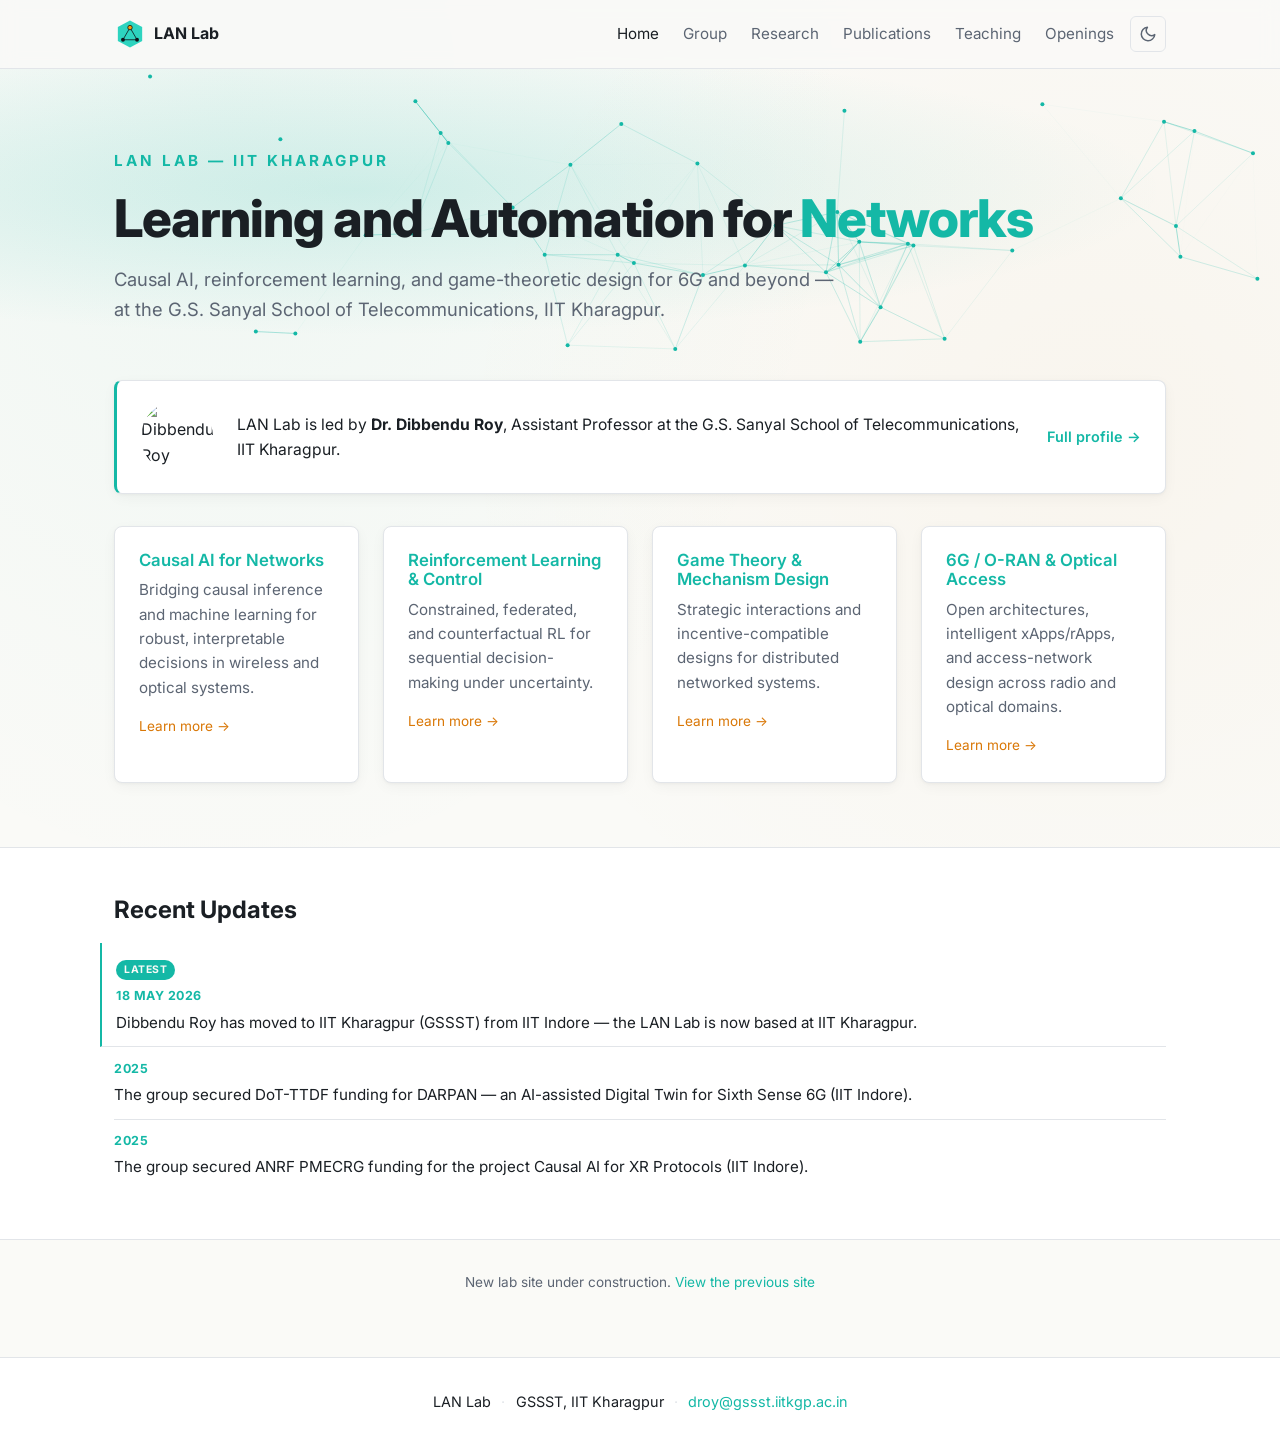
==== index.html @ 07b96d17 "Polish light theme: warmer bg, vibrant teal, card shadows, gradient backdrop The first-pass light th" ====
<!DOCTYPE html>
<html lang="en">
<head>
  <meta charset="UTF-8">
  <meta name="viewport" content="width=device-width, initial-scale=1.0">
  <title>LAN Lab — Learning and Automation for Networks, IIT Kharagpur</title>
  <meta name="description" content="The Learning and Automation for Networks (LAN) Lab at IIT Kharagpur studies causal AI, reinforcement learning, and game theory for 6G networks.">
  <meta name="theme-color" content="#0f1419">
  <script>
    /* Set the theme synchronously to avoid a flash on light-theme load. */
    (function () {
      try {
        var s = localStorage.getItem('lanlab-theme');
        var t = (s === 'light' || s === 'dark') ? s
              : (window.matchMedia && window.matchMedia('(prefers-color-scheme: light)').matches ? 'light' : 'dark');
        document.documentElement.setAttribute('data-theme', t);
        document.documentElement.style.colorScheme = t;
        var m = document.querySelector('meta[name="theme-color"]');
        if (m) m.setAttribute('content', t === 'light' ? '#f7f8fa' : '#0f1419');
      } catch (e) {}
    })();
  </script>
  <link rel="icon" type="image/svg+xml" href="assets/svg/favicon.svg">

  <!-- Open Graph -->
  <meta property="og:title" content="LAN Lab — Learning and Automation for Networks">
  <meta property="og:description" content="Causal AI, reinforcement learning, and game-theoretic design for 6G and beyond, at the G.S. Sanyal School of Telecommunications, IIT Kharagpur.">
  <meta property="og:type" content="website">
  <meta property="og:url" content="https://lanlab-iitkgp.github.io/">
  <meta property="og:image" content="https://lanlab-iitkgp.github.io/assets/img/social-card.png">

  <!-- Twitter card -->
  <meta name="twitter:card" content="summary_large_image">
  <meta name="twitter:title" content="LAN Lab — Learning and Automation for Networks">
  <meta name="twitter:description" content="Causal AI, reinforcement learning, and game-theoretic design for 6G and beyond, at IIT Kharagpur.">

  <link rel="stylesheet" href="assets/css/main.css?v=14">
  <link rel="stylesheet" href="assets/css/components.css?v=14">
</head>
<body>
  <nav class="site-nav">
    <div class="container">
      <div class="brand">
        <img src="assets/svg/logo.svg" alt="LAN Lab">
        <span>LAN Lab</span>
      </div>
      <input type="checkbox" id="nav-toggle" class="nav-toggle" hidden>
      <label for="nav-toggle" class="nav-toggle-label" aria-label="Toggle menu">
        <span></span>
      </label>
      <ul class="nav-menu">
        <li><a href="index.html" class="active">Home</a></li>
        <li><a href="pages/group.html">Group</a></li>
        <li><a href="pages/research.html">Research</a></li>
        <li><a href="pages/publications.html">Publications</a></li>
        <li><a href="pages/teaching.html">Teaching</a></li>
        <li><a href="pages/openings.html">Openings</a></li>
      </ul>
      <button id="theme-toggle" class="theme-toggle" type="button" aria-label="Switch to light theme">
        <svg class="icon-sun" viewBox="0 0 24 24" aria-hidden="true" focusable="false">
          <circle cx="12" cy="12" r="4" fill="none" stroke="currentColor" stroke-width="2"/>
          <path d="M12 2v2M12 20v2M4.93 4.93l1.41 1.41M17.66 17.66l1.41 1.41M2 12h2M20 12h2M4.93 19.07l1.41-1.41M17.66 6.34l1.41-1.41" stroke="currentColor" stroke-width="2" stroke-linecap="round"/>
        </svg>
        <svg class="icon-moon" viewBox="0 0 24 24" aria-hidden="true" focusable="false">
          <path d="M21 12.79A9 9 0 1111.21 3 7 7 0 0021 12.79z" fill="none" stroke="currentColor" stroke-width="2" stroke-linecap="round" stroke-linejoin="round"/>
        </svg>
      </button>
    </div>
  </nav>
  <main>
    <section class="hero">
      <canvas id="hero-canvas" aria-hidden="true"></canvas>
      <div class="container">
        <p class="kicker">LAN Lab — IIT Kharagpur</p>
        <h1>Learning and Automation for <span class="accent">Networks</span></h1>
        <p class="tagline">Causal AI, reinforcement learning, and game-theoretic design for 6G and beyond — at the G.S. Sanyal School of Telecommunications, IIT Kharagpur.</p>
      </div>
    </section>
    <section class="page-section container">
      <div class="lab-lead">
        <img src="images/dibbendu_grampzoom.jpeg" alt="Dibbendu Roy">
        <p>LAN Lab is led by <strong>Dr. Dibbendu Roy</strong>, Assistant Professor at the G.S. Sanyal School of Telecommunications, IIT Kharagpur.</p>
        <a href="pages/dibbendu-roy.html">Full profile →</a>
      </div>
    </section>
    <section class="container">
      <div class="thrusts">
        <article class="thrust-card">
          <h3>Causal AI for Networks</h3>
          <p>Bridging causal inference and machine learning for robust, interpretable decisions in wireless and optical systems.</p>
          <a class="more" href="pages/research.html#causal-ai">Learn more →</a>
        </article>
        <article class="thrust-card">
          <h3>Reinforcement Learning &amp; Control</h3>
          <p>Constrained, federated, and counterfactual RL for sequential decision-making under uncertainty.</p>
          <a class="more" href="pages/research.html#rl-control">Learn more →</a>
        </article>
        <article class="thrust-card">
          <h3>Game Theory &amp; Mechanism Design</h3>
          <p>Strategic interactions and incentive-compatible designs for distributed networked systems.</p>
          <a class="more" href="pages/research.html#game-theory">Learn more →</a>
        </article>
        <article class="thrust-card">
          <h3>6G / O-RAN &amp; Optical Access</h3>
          <p>Open architectures, intelligent xApps/rApps, and access-network design across radio and optical domains.</p>
          <a class="more" href="pages/research.html#networks">Learn more →</a>
        </article>
      </div>
    </section>
    <section class="news-section">
      <div class="container">
        <h2>Recent Updates</h2>
        <div id="news-list">
          <p class="news-status">Loading updates…</p>
        </div>
      </div>
    </section>
    <p class="construction-note">
      New lab site under construction.
      <a href="index-legacy.html">View the previous site</a>
    </p>
  </main>
  <footer class="site-footer">
    <div class="container">
      <p class="footer-contact">
        LAN Lab <span class="sep">·</span>
        GSSST, IIT Kharagpur <span class="sep">·</span>
        <a href="mailto:droy@gssst.iitkgp.ac.in">droy@gssst.iitkgp.ac.in</a>
      </p>
    </div>
  </footer>
  <script src="assets/js/theme.js" defer></script>
  <script src="assets/js/main.js" defer></script>
  <script src="assets/js/news.js" defer></script>
</body>
</html>
---- assets/css/main.css ----
/* LAN Lab — main stylesheet
   Design tokens and base styles. See CLAUDE.md > Design system. */

@import url('https://fonts.googleapis.com/css2?family=Inter:wght@400;500;600;700&display=swap');

:root {
  --bg: #0f1419;        /* page background */
  --surface: #1a2128;   /* cards, nav */
  --text: #e6e8eb;      /* body text */
  --muted: #8b95a1;     /* secondary text */
  --accent: #2dd4bf;    /* teal — links, primary accents */
  --accent-2: #f59e0b;  /* amber — highlights, CTAs */
  --border: #2a323c;
  --nav-bg: rgba(15, 20, 25, 0.85);
}

/* Light theme — toggled by setting <html data-theme="light"> */
:root[data-theme="light"] {
  --bg: #fafaf7;          /* subtly warmer than pure off-white */
  --surface: #ffffff;
  --text: #1a1f24;        /* slightly softened from near-black */
  --muted: #5c6573;
  --accent: #14b8a6;      /* vibrant teal — alive on white, still readable */
  --accent-2: #d97706;    /* warm amber */
  --border: #e2e5e9;
  --nav-bg: rgba(250, 250, 247, 0.85);
}

/* Soft tinted backdrop for the light theme so the page isn't a flat sheet */
:root[data-theme="light"] body {
  background:
    radial-gradient(ellipse at 18% 6%, rgba(20, 184, 166, 0.05), transparent 42%),
    radial-gradient(ellipse at 86% 30%, rgba(217, 119, 6, 0.04), transparent 42%),
    var(--bg);
}

*,
*::before,
*::after {
  margin: 0;
  padding: 0;
  box-sizing: border-box;
}

html {
  scroll-behavior: smooth;
}

body {
  background: var(--bg);
  color: var(--text);
  font-family: 'Inter', sans-serif;
  line-height: 1.6;
  -webkit-font-smoothing: antialiased;
}

h1, h2, h3, h4, h5, h6 {
  line-height: 1.15;
  font-weight: 600;
}

a {
  color: var(--accent);
  text-decoration: none;
}

a:hover {
  text-decoration: underline;
}

/* Sticky site navigation */
.site-nav {
  position: sticky;
  top: 0;
  z-index: 10;
  background: var(--nav-bg);
  -webkit-backdrop-filter: blur(8px);
  backdrop-filter: blur(8px);
  border-bottom: 1px solid var(--border);
  padding: 1rem 0;
}

.site-nav .container {
  position: relative;
  max-width: 1100px;
  margin: 0 auto;
  padding: 0 1.5rem;
  display: flex;
  align-items: center;
  gap: 1rem;
}

.site-nav .brand {
  display: flex;
  align-items: center;
  gap: 0.5rem;
  font-weight: 700;
  /* push everything else to the right end of the nav */
  margin-right: auto;
}

.site-nav .brand img {
  height: 32px;
  width: auto;
}

.site-nav ul {
  list-style: none;
  display: flex;
  gap: 1.5rem;
}

.site-nav a {
  color: var(--muted);
  font-size: 0.95rem;
}

.site-nav a:hover,
.site-nav a.active {
  color: var(--text);
  text-decoration: none;
}

/* Mobile hamburger — checkbox-hack, no JS */
.site-nav .nav-toggle-label {
  display: none;
  cursor: pointer;
  padding: 0.5rem;
}

.site-nav .nav-toggle-label span,
.site-nav .nav-toggle-label span::before,
.site-nav .nav-toggle-label span::after {
  display: block;
  width: 22px;
  height: 2px;
  background: var(--text);
  border-radius: 1px;
}

.site-nav .nav-toggle-label span {
  position: relative;
}

.site-nav .nav-toggle-label span::before,
.site-nav .nav-toggle-label span::after {
  content: "";
  position: absolute;
}

.site-nav .nav-toggle-label span::before {
  top: -7px;
}

.site-nav .nav-toggle-label span::after {
  top: 7px;
}

@media (max-width: 640px) {
  .site-nav .nav-toggle-label {
    display: block;
  }

  .site-nav .nav-menu {
    display: none;
    position: absolute;
    top: 100%;
    left: 0;
    right: 0;
    flex-direction: column;
    gap: 1rem;
    background: var(--surface);
    border-bottom: 1px solid var(--border);
    padding: 1rem 1.5rem;
  }

  .site-nav .nav-toggle:checked ~ .nav-menu {
    display: flex;
  }
}

/* Theme toggle button — sun on dark theme, moon on light */
.theme-toggle {
  background: transparent;
  border: 1px solid var(--border);
  color: var(--muted);
  cursor: pointer;
  border-radius: 6px;
  width: 36px;
  height: 36px;
  padding: 0;
  display: flex;
  align-items: center;
  justify-content: center;
  transition: color 0.15s, border-color 0.15s;
  flex-shrink: 0;
}

.theme-toggle:hover {
  color: var(--text);
  border-color: var(--accent);
}

.theme-toggle svg {
  width: 18px;
  height: 18px;
  display: block;
}

.theme-toggle .icon-moon { display: none; }
.theme-toggle .icon-sun { display: block; }

:root[data-theme="light"] .theme-toggle .icon-sun { display: none; }
:root[data-theme="light"] .theme-toggle .icon-moon { display: block; }

/* Site footer — shared across pages */
.site-footer {
  border-top: 1px solid var(--border);
  background: var(--surface);
  padding: 2rem 0;
  margin-top: 2rem;
}

.site-footer .container {
  text-align: center;
}

.site-footer .footer-contact {
  color: var(--text);
  font-size: 0.9rem;
}

.site-footer .sep {
  margin: 0 0.4rem;
  color: var(--border);
}
---- assets/css/components.css ----
/* LAN Lab — component styles
   Hero, research-thrust cards, and small layout helpers. */

/* Layout helper — shared by nav and page sections */
.container {
  max-width: 1100px;
  margin: 0 auto;
  padding: 0 1.5rem;
}

.accent {
  color: var(--accent);
}

/* Hero */
.hero {
  position: relative;
  overflow: hidden;
  padding: 5rem 0 2rem;
}

/* Soft teal radial glow behind the heading — adds depth */
.hero::before {
  content: "";
  position: absolute;
  inset: 0;
  background: radial-gradient(ellipse at 28% 42%, rgba(45, 212, 191, 0.14), transparent 62%);
  pointer-events: none;
  z-index: 0;
}

/* Light theme — slightly stronger teal so the glow registers against off-white */
:root[data-theme="light"] .hero::before {
  background: radial-gradient(ellipse at 28% 42%, rgba(20, 184, 166, 0.16), transparent 62%);
}

/* Light theme — soft card shadows so cards have visual weight on the off-white bg */
:root[data-theme="light"] .thrust-card,
:root[data-theme="light"] .member-card,
:root[data-theme="light"] .project-card,
:root[data-theme="light"] .lab-lead,
:root[data-theme="light"] .contact-card {
  box-shadow: 0 1px 3px rgba(15, 20, 25, 0.04), 0 4px 14px rgba(15, 20, 25, 0.04);
}

:root[data-theme="light"] .thrust-card:hover {
  /* keep the lift effect but with a softer light-theme shadow */
  box-shadow: 0 4px 8px rgba(15, 20, 25, 0.06), 0 12px 28px rgba(15, 20, 25, 0.08);
}

/* Keep hero content above the glow and the canvas */
.hero > * {
  position: relative;
  z-index: 1;
}

/* Network-constellation animation canvas — behind the hero text */
#hero-canvas {
  position: absolute;
  inset: 0;
  width: 100%;
  height: 100%;
  z-index: 0;
  pointer-events: none;
}

.kicker {
  color: var(--accent);
  font-size: 0.95rem;
  font-weight: 700;
  letter-spacing: 3px;
  text-transform: uppercase;
  margin-bottom: 1rem;
}

.hero h1 {
  font-size: clamp(1.6rem, 6vw, 3.25rem);
  font-weight: 800;
  line-height: 1.15;
  letter-spacing: -0.02em;
}

.hero .tagline {
  color: var(--muted);
  font-size: 1.15rem;
  max-width: 720px;
  margin-top: 1rem;
}

/* Research-thrust cards */
.thrusts {
  display: grid;
  grid-template-columns: repeat(auto-fit, minmax(240px, 1fr));
  gap: 1.5rem;
  padding: 0.5rem 0 3rem;
}

.thrust-card {
  background: var(--surface);
  border: 1px solid var(--border);
  border-radius: 8px;
  padding: 1.5rem;
  transition: border-color 0.2s, transform 0.2s, box-shadow 0.2s;
}

.thrust-card:hover {
  border-color: var(--accent);
  transform: translateY(-4px);
  box-shadow: 0 8px 24px rgba(0, 0, 0, 0.3);
}

.thrust-card h3 {
  font-size: 1.05rem;
  color: var(--accent);
  margin-bottom: 0.5rem;
}

.thrust-card p {
  color: var(--muted);
  font-size: 0.95rem;
}

.thrust-card .more {
  color: var(--accent-2);
  font-size: 0.85rem;
  margin-top: 1rem;
  display: inline-block;
}

/* Transitional notice */
.construction-note {
  color: var(--muted);
  font-size: 0.85rem;
  text-align: center;
  padding: 2rem 0;
}

/* Interior page header */
.page-header {
  /* longhand so .container's horizontal padding is preserved when used together */
  padding-top: 3rem;
  padding-bottom: 1rem;
}

.page-header h1 {
  font-size: clamp(1.8rem, 4vw, 2.5rem);
  font-weight: 800;
  letter-spacing: -0.02em;
}

.page-header .intro {
  color: var(--muted);
  font-size: 1.05rem;
  max-width: 760px;
  margin-top: 0.75rem;
}

/* Italic philosophy line — Teaching page intro, kept at body scale */
.page-header .lead-quote {
  color: var(--muted);
  font-size: 1.05rem;
  font-style: italic;
  max-width: 640px;
  margin-top: 0.75rem;
}

/* Interior page sections */
.page-section {
  /* longhand so .container's horizontal padding is preserved when used together */
  padding-top: 1.5rem;
  padding-bottom: 1.5rem;
}

.section-title {
  font-size: 1.3rem;
  font-weight: 700;
  color: var(--text);
  margin-bottom: 1rem;
}

/* Lab-lead band — a slim block, distinct from the student member cards */
.lab-lead {
  display: flex;
  align-items: center;
  flex-wrap: wrap;
  gap: 1.5rem;
  background: var(--surface);
  border: 1px solid var(--border);
  border-left: 3px solid var(--accent);
  border-radius: 8px;
  padding: 1.25rem 1.5rem;
}

.lab-lead img {
  width: 72px;
  height: 72px;
  border-radius: 50%;
  object-fit: cover;
  flex-shrink: 0;
}

.lab-lead p {
  flex: 1;
  min-width: 220px;
  color: var(--text);
  font-size: 0.98rem;
}

.lab-lead a {
  white-space: nowrap;
  font-weight: 600;
  font-size: 0.9rem;
}

/* Member cards — people with a photo */
.member-grid {
  display: flex;
  flex-wrap: wrap;
  gap: 1.5rem;
}

.member-card {
  display: flex;
  gap: 1rem;
  width: 340px;
  max-width: 100%;
  background: var(--surface);
  border: 1px solid var(--border);
  border-radius: 8px;
  padding: 1.25rem;
}

.member-card img {
  width: 120px;
  height: 120px;
  border-radius: 6px;
  object-fit: cover;
  background: transparent;
  flex-shrink: 0;
}

.member-card .member-name {
  font-weight: 700;
  color: var(--text);
}

.member-card .member-role {
  color: var(--accent);
  font-size: 0.85rem;
  font-weight: 600;
  margin-top: 0.15rem;
}

.member-card .member-note {
  color: var(--muted);
  font-size: 0.9rem;
  margin-top: 0.5rem;
}

/* Project cards — B.Tech work organized by project */
.project-grid {
  display: grid;
  grid-template-columns: repeat(auto-fit, minmax(280px, 1fr));
  gap: 1.5rem;
}

.project-card {
  background: var(--surface);
  border: 1px solid var(--border);
  border-radius: 8px;
  padding: 1.5rem;
}

.project-card h3 {
  font-size: 1.05rem;
  color: var(--accent);
  margin-bottom: 0.5rem;
}

.project-card .project-brief {
  color: var(--muted);
  font-size: 0.9rem;
}

.project-card .project-students {
  color: var(--text);
  font-size: 0.9rem;
  margin-top: 0.75rem;
}

.project-card .project-students strong {
  color: var(--muted);
  font-weight: 600;
}

/* Text-style people lists — alumni, collaborators */
.people-list {
  list-style: none;
}

.people-list li {
  padding: 0.6rem 0;
  border-bottom: 1px solid var(--border);
  color: var(--muted);
  font-size: 0.95rem;
}

.people-list li:last-child {
  border-bottom: none;
}

.people-list .person-name {
  color: var(--text);
  font-weight: 600;
}

/* Profile page header — dibbendu-roy.html */
.profile-header {
  display: flex;
  align-items: center;
  flex-wrap: wrap;
  gap: 2rem;
  /* longhand so .container's horizontal padding is preserved when used together */
  padding-top: 3rem;
  padding-bottom: 1rem;
}

.profile-header img {
  width: 180px;
  height: 180px;
  border-radius: 10px;
  object-fit: cover;
  flex-shrink: 0;
}

.profile-header h1 {
  font-size: clamp(1.8rem, 4vw, 2.5rem);
  font-weight: 800;
  letter-spacing: -0.02em;
}

.profile-header .profile-title {
  color: var(--muted);
  font-size: 1.05rem;
  margin-top: 0.5rem;
  max-width: 460px;
}

.profile-header .profile-one-liner {
  color: var(--accent);
  font-size: 0.95rem;
  margin-top: 0.75rem;
}

/* Readable prose blocks */
.prose p {
  color: var(--muted);
  max-width: 760px;
  margin-bottom: 1rem;
}

.prose p:last-child {
  margin-bottom: 0;
}

.prose strong {
  color: var(--text);
}

.prose ul {
  color: var(--muted);
  max-width: 760px;
  padding-left: 1.25rem;
}

.prose li {
  margin-bottom: 0.4rem;
}

/* Solid call-to-action link */
.button-link {
  display: inline-block;
  background: var(--accent);
  color: var(--bg);
  font-weight: 600;
  font-size: 0.9rem;
  padding: 0.6rem 1.2rem;
  border-radius: 6px;
}

.button-link:hover {
  background: var(--accent-2);
  text-decoration: none;
}

/* Section subtitle */
.section-sub {
  color: var(--muted);
  font-size: 0.9rem;
  margin-top: -0.5rem;
  margin-bottom: 1rem;
}

/* Course tables — teaching.html */
.table-wrap {
  overflow-x: auto;
}

.course-table {
  width: 100%;
  min-width: 520px;
  border-collapse: collapse;
}

/* Empty/note table (Section A) — no need to force a scroll width */
.course-table--note {
  min-width: 0;
}

.course-table th {
  text-align: left;
  background: var(--surface);
  color: var(--text);
  font-size: 0.8rem;
  font-weight: 700;
  letter-spacing: 0.5px;
  text-transform: uppercase;
  padding: 0.75rem 1rem;
  border-bottom: 1px solid var(--border);
}

.course-table td {
  padding: 0.85rem 1rem;
  border-bottom: 1px solid var(--border);
  color: var(--text);
  font-size: 0.95rem;
  vertical-align: top;
}

.course-table tbody tr:last-child td {
  border-bottom: none;
}

.course-table tbody tr {
  transition: background 0.15s;
}

.course-table tbody tr:hover {
  background: var(--surface);
}

.course-table .course-name .code {
  color: var(--accent);
  font-weight: 600;
}

.course-table .table-note {
  color: var(--muted);
  font-style: italic;
}

/* Offering chips */
.offerings {
  display: flex;
  flex-wrap: wrap;
  gap: 0.4rem;
}

.chip {
  display: inline-block;
  font-size: 0.8rem;
  font-weight: 600;
  padding: 0.25rem 0.65rem;
  border-radius: 999px;
  border: 1px solid var(--border);
  background: var(--bg);
  white-space: nowrap;
}

/* Pending chip — materials not yet linked */
.chip-pending {
  color: var(--muted);
  cursor: default;
}

/* Live chip — links to a materials repo (used once repos exist) */
a.chip {
  color: var(--accent);
}

a.chip:hover {
  border-color: var(--accent);
  text-decoration: none;
}

/* Publications list — publications.html */
.pub-refresh-note {
  color: var(--muted);
  font-size: 0.85rem;
  margin-top: 0.6rem;
}

.pub-status {
  color: var(--muted);
}

.pub-year-group {
  margin-bottom: 2.25rem;
}

.pub-year {
  font-size: 1.35rem;
  font-weight: 700;
  color: var(--accent);
  padding-bottom: 0.4rem;
  margin-bottom: 0.75rem;
  border-bottom: 1px solid var(--border);
}

.pub-entry {
  padding: 0.9rem 0;
  border-bottom: 1px solid var(--border);
}

.pub-entry:last-child {
  border-bottom: none;
}

.pub-title {
  color: var(--text);
  font-size: 1.02rem;
  font-weight: 600;
  line-height: 1.4;
}

.pub-authors {
  color: var(--muted);
  font-size: 0.92rem;
  margin-top: 0.3rem;
}

.pub-authors strong {
  color: var(--text);
}

.pub-venue {
  color: var(--muted);
  font-size: 0.9rem;
  font-style: italic;
  margin-top: 0.2rem;
}

.pub-links {
  display: flex;
  flex-wrap: wrap;
  align-items: center;
  gap: 0.85rem;
  margin-top: 0.5rem;
}

.pub-links a {
  font-size: 0.8rem;
  font-weight: 600;
  color: var(--accent);
}

.pub-cites {
  font-size: 0.78rem;
  color: var(--muted);
}

/* Research thrusts — research.html */
.research-thrust {
  padding: 1.75rem 0;
  border-top: 1px solid var(--border);
  scroll-margin-top: 84px;     /* clear the sticky nav on anchor jumps */
}

.directions-label {
  margin-top: 1rem;
  font-size: 0.8rem;
  font-weight: 700;
  letter-spacing: 1px;
  text-transform: uppercase;
  color: var(--accent);
}

.directions-list {
  margin-top: 0.5rem;
  padding-left: 1.25rem;
  color: var(--muted);
}

.directions-list li {
  margin-bottom: 0.35rem;
}

.research-closing {
  padding: 1.75rem 0 0;
  border-top: 1px solid var(--border);
  color: var(--muted);
}

/* Homepage "Recent Updates" band */
.news-section {
  background: var(--surface);
  border-top: 1px solid var(--border);
  border-bottom: 1px solid var(--border);
  padding: 3rem 0;
  margin-top: 1rem;
}

.news-section h2 {
  font-size: 1.5rem;
  font-weight: 700;
  margin-bottom: 1.25rem;
}

.news-status {
  color: var(--muted);
}

.news-items {
  list-style: none;
}

.news-item {
  padding: 0.7rem 0;
  border-bottom: 1px solid var(--border);
}

.news-item:last-child {
  border-bottom: none;
}

.news-date {
  display: block;
  color: var(--accent);
  font-size: 0.78rem;
  font-weight: 700;
  letter-spacing: 0.5px;
  text-transform: uppercase;
  margin-bottom: 0.2rem;
}

.news-text {
  color: var(--text);
  font-size: 0.95rem;
}

.news-link {
  color: var(--accent);
  font-weight: 600;
}

/* Newest item — flagged so the section showcases recent activity */
.news-badge {
  display: inline-block;
  background: var(--accent);
  color: var(--bg);
  font-size: 0.65rem;
  font-weight: 700;
  letter-spacing: 0.5px;
  text-transform: uppercase;
  padding: 0.12rem 0.5rem;
  border-radius: 999px;
  margin-bottom: 0.4rem;
}

.news-item--latest {
  border-left: 2px solid var(--accent);
  padding-left: 0.9rem;
  margin-left: -0.9rem;
}

/* Openings page */
.opening {
  padding: 1.75rem 0;
  border-top: 1px solid var(--border);
}

.provisional-tag {
  display: inline-block;
  vertical-align: middle;
  margin-left: 0.6rem;
  font-size: 0.7rem;
  font-weight: 700;
  letter-spacing: 0.5px;
  text-transform: uppercase;
  color: var(--muted);
  border: 1px solid var(--border);
  border-radius: 999px;
  padding: 0.15rem 0.55rem;
}

.contact-card {
  background: var(--surface);
  border: 1px solid var(--border);
  border-radius: 8px;
  padding: 1.5rem;
  margin-top: 0.5rem;
}

.contact-card .contact-intro {
  color: var(--muted);
  max-width: 620px;
  margin-bottom: 1rem;
}

.contact-card .contact-name {
  font-weight: 700;
  color: var(--text);
}

.contact-card .contact-line {
  color: var(--muted);
  font-size: 0.92rem;
}

.contact-card .contact-more {
  margin-top: 0.75rem;
  font-size: 0.9rem;
}
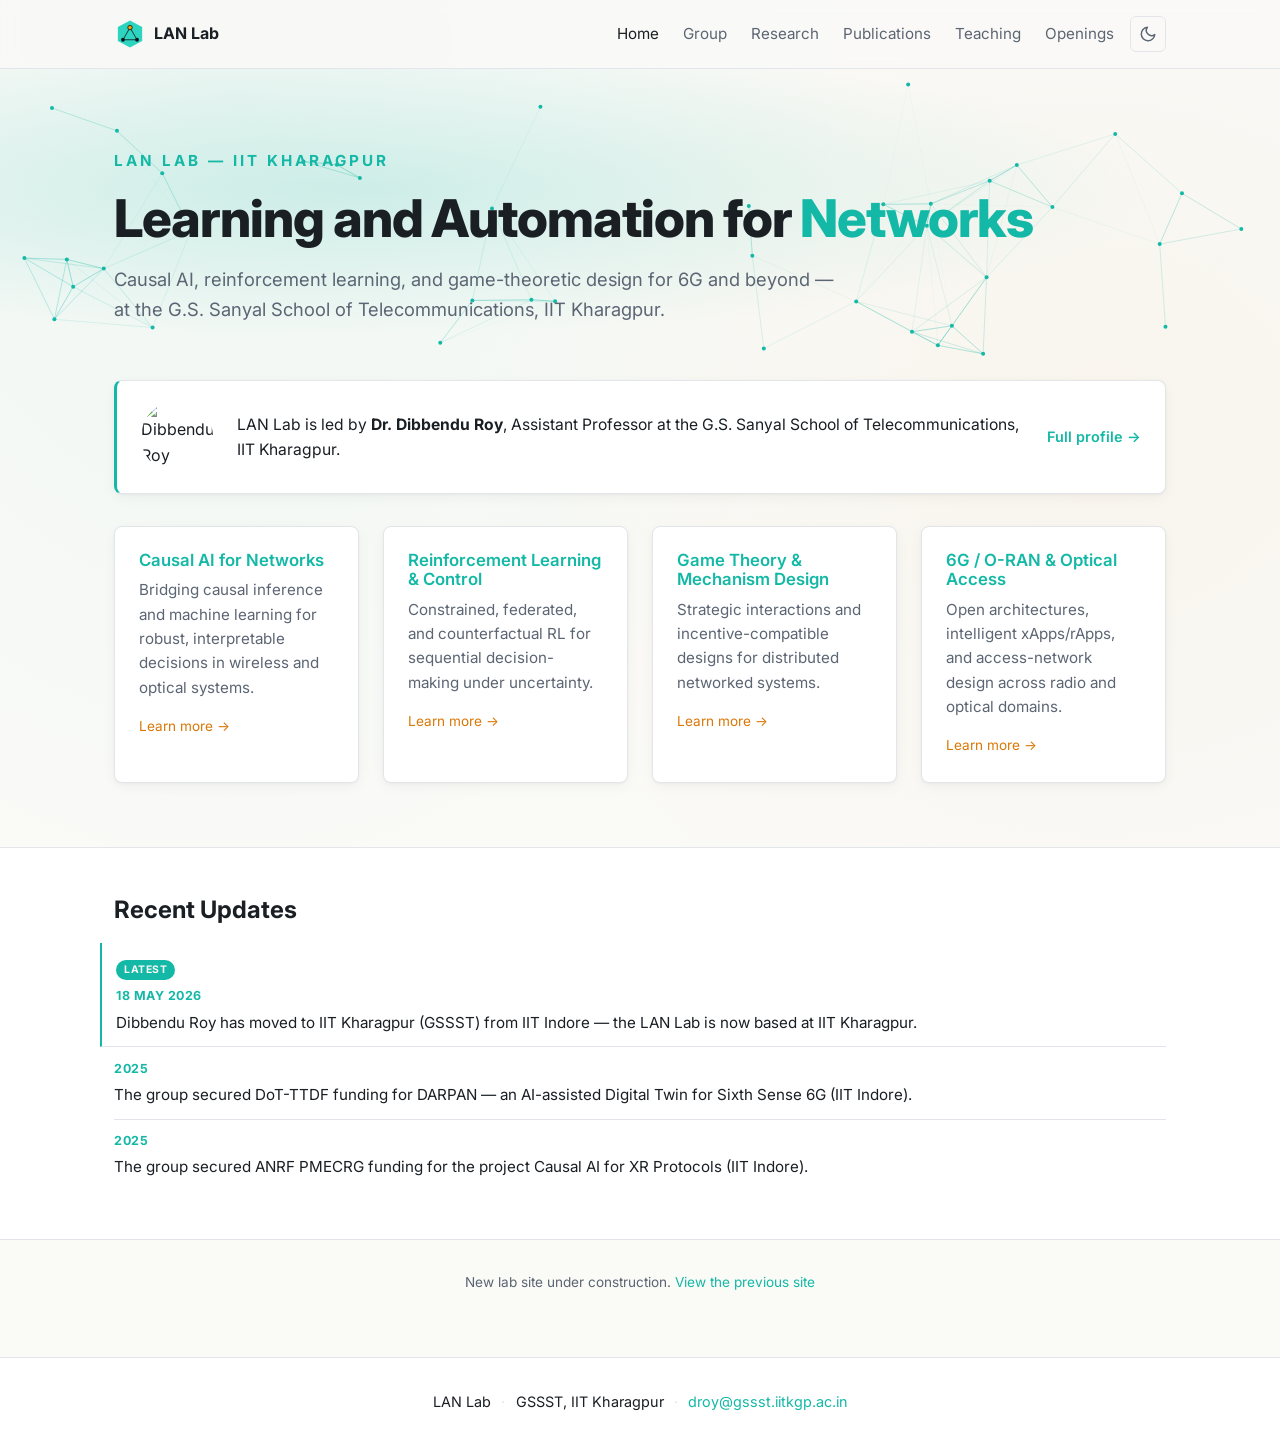
==== commit 4b34e430: "Teaching: add Student feedback section (AROL summaries, 2024-25) Adds a new section after the IIT In" ====
--- a/index.html
+++ b/index.html
@@ -34,8 +34,8 @@
   <meta name="twitter:title" content="LAN Lab — Learning and Automation for Networks">
   <meta name="twitter:description" content="Causal AI, reinforcement learning, and game-theoretic design for 6G and beyond, at IIT Kharagpur.">
 
-  <link rel="stylesheet" href="assets/css/main.css?v=14">
-  <link rel="stylesheet" href="assets/css/components.css?v=14">
+  <link rel="stylesheet" href="assets/css/main.css?v=15">
+  <link rel="stylesheet" href="assets/css/components.css?v=15">
 </head>
 <body>
   <nav class="site-nav">
--- a/assets/css/components.css
+++ b/assets/css/components.css
@@ -493,6 +493,115 @@
   text-decoration: none;
 }
 
+/* Student feedback section — pages/teaching.html */
+.feedback-hero {
+  margin: 1.5rem 0 2rem;
+  padding: 1.25rem 1.5rem;
+  border-left: 4px solid var(--accent);
+  background: color-mix(in srgb, var(--accent) 8%, transparent);
+  border-radius: 0 12px 12px 0;
+  line-height: 1.55;
+  color: var(--text);
+}
+
+.feedback-hero p {
+  margin: 0 0 0.5rem;
+  font-size: 1.1rem;
+  font-style: italic;
+}
+
+.feedback-hero cite {
+  display: block;
+  font-style: normal;
+  font-size: 0.85rem;
+  color: var(--muted);
+}
+
+.feedback-table tfoot th,
+.feedback-table tfoot td {
+  font-weight: 600;
+  border-top: 2px solid var(--border);
+  background: color-mix(in srgb, var(--accent) 5%, transparent);
+}
+
+.feedback-table .pct {
+  color: var(--muted);
+  font-size: 0.85em;
+  margin-left: 0.35rem;
+  font-weight: 400;
+}
+
+.feedback-source {
+  font-size: 0.85rem;
+  color: var(--muted);
+  margin: 0.75rem 0 2.25rem;
+  line-height: 1.55;
+  max-width: 64rem;
+}
+
+.feedback-source strong {
+  color: var(--text);
+  font-weight: 600;
+}
+
+.feedback-themes-title {
+  margin: 2rem 0 1rem;
+  font-size: 1.15rem;
+  font-weight: 600;
+}
+
+.feedback-themes {
+  display: grid;
+  grid-template-columns: repeat(auto-fit, minmax(280px, 1fr));
+  gap: 1.25rem;
+}
+
+.feedback-theme h4 {
+  font-size: 0.75rem;
+  text-transform: uppercase;
+  letter-spacing: 0.08em;
+  color: var(--accent);
+  margin: 0 0 0.75rem;
+  font-weight: 700;
+}
+
+.feedback-theme blockquote {
+  margin: 0 0 0.9rem;
+  padding: 0.85rem 1rem;
+  background: var(--surface);
+  border-radius: 8px;
+  border: 1px solid var(--border);
+}
+
+.feedback-theme blockquote p {
+  margin: 0 0 0.4rem;
+  font-style: italic;
+  line-height: 1.5;
+  font-size: 0.95rem;
+}
+
+.feedback-theme blockquote cite {
+  display: block;
+  font-style: normal;
+  font-size: 0.78rem;
+  color: var(--muted);
+}
+
+.feedback-asks {
+  margin-top: 1.75rem;
+  padding: 1rem 1.25rem;
+  background: color-mix(in srgb, var(--muted) 10%, transparent);
+  border-radius: 8px;
+  font-size: 0.9rem;
+  color: var(--text);
+  line-height: 1.55;
+}
+
+.feedback-asks strong {
+  color: var(--accent-2);
+  font-weight: 600;
+}
+
 /* Publications list — publications.html */
 .pub-refresh-note {
   color: var(--muted);
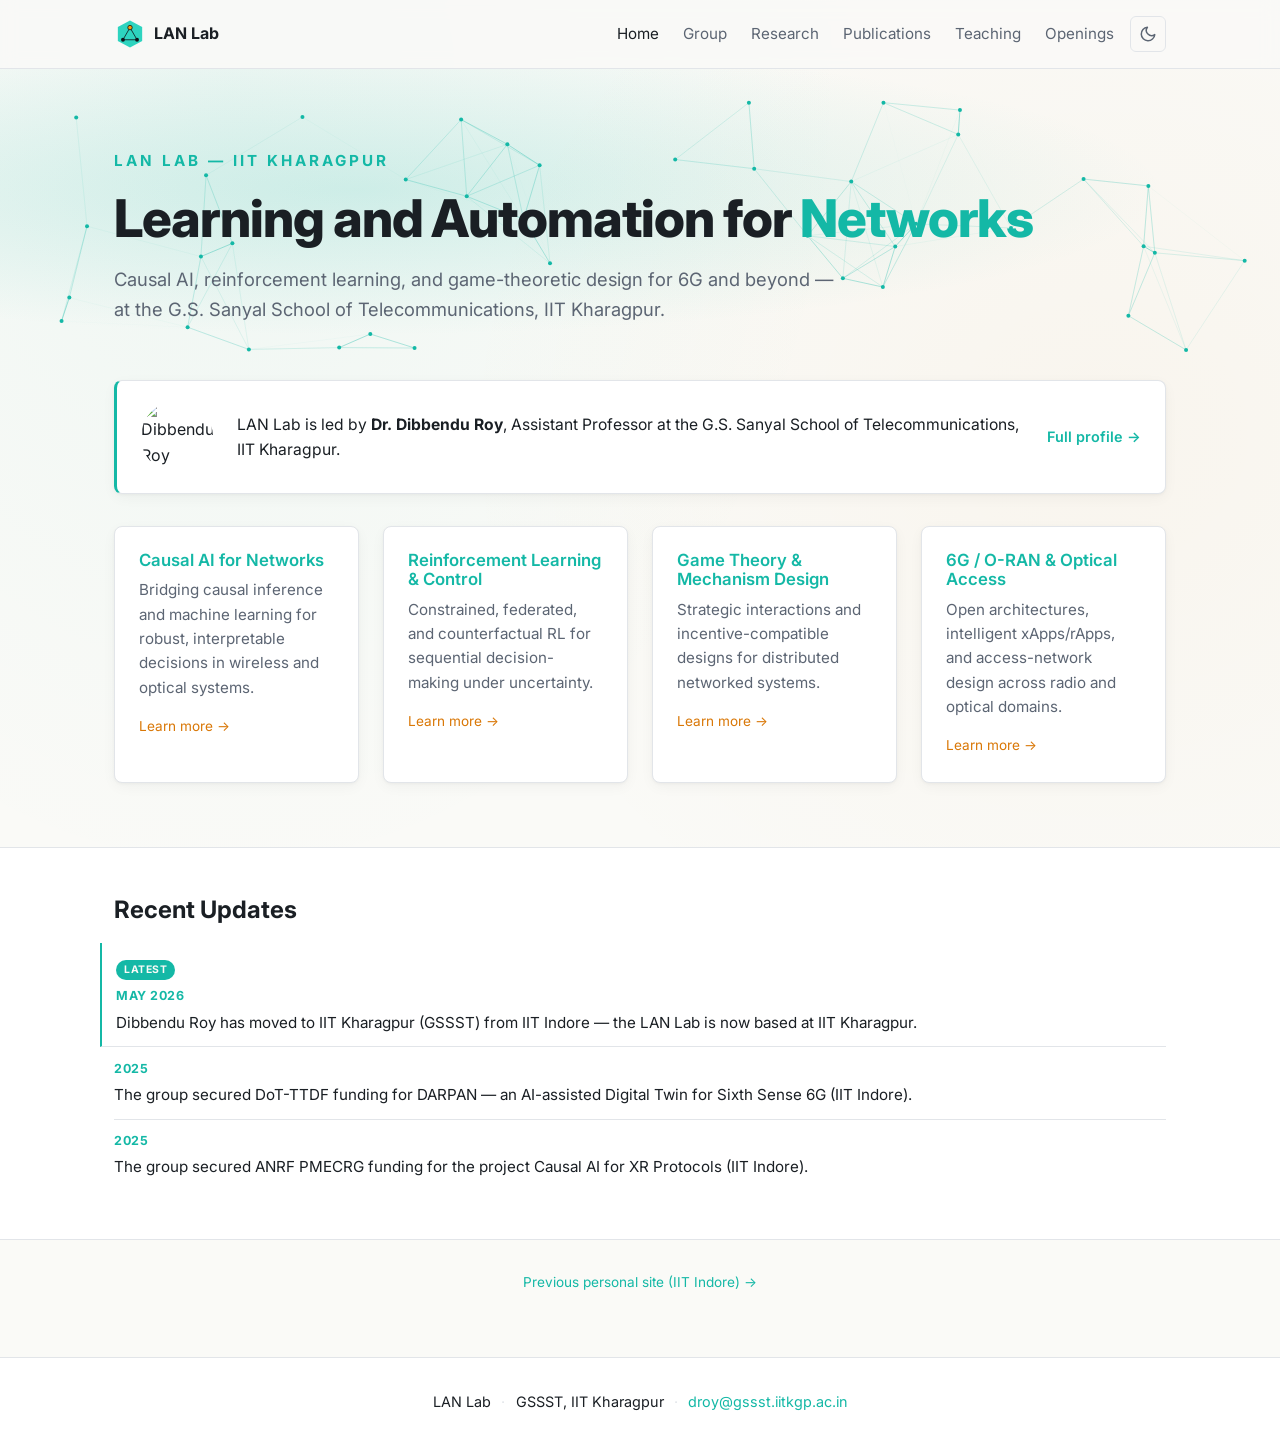
==== commit 02644a49: "Polish: subtler home-page legacy link, May 2026 news date, moderate quiz quote Three small content/c" ====
--- a/index.html
+++ b/index.html
@@ -34,8 +34,8 @@
   <meta name="twitter:title" content="LAN Lab — Learning and Automation for Networks">
   <meta name="twitter:description" content="Causal AI, reinforcement learning, and game-theoretic design for 6G and beyond, at IIT Kharagpur.">
 
-  <link rel="stylesheet" href="assets/css/main.css?v=15">
-  <link rel="stylesheet" href="assets/css/components.css?v=15">
+  <link rel="stylesheet" href="assets/css/main.css?v=16">
+  <link rel="stylesheet" href="assets/css/components.css?v=16">
 </head>
 <body>
   <nav class="site-nav">
@@ -115,9 +115,8 @@
         </div>
       </div>
     </section>
-    <p class="construction-note">
-      New lab site under construction.
-      <a href="index-legacy.html">View the previous site</a>
+    <p class="legacy-note">
+      <a href="index-legacy.html">Previous personal site (IIT Indore) &rarr;</a>
     </p>
   </main>
   <footer class="site-footer">
@@ -131,6 +130,6 @@
   </footer>
   <script src="assets/js/theme.js" defer></script>
   <script src="assets/js/main.js" defer></script>
-  <script src="assets/js/news.js" defer></script>
+  <script src="assets/js/news.js?v=16" defer></script>
 </body>
 </html>
--- a/assets/css/components.css
+++ b/assets/css/components.css
@@ -128,7 +128,7 @@
 }
 
 /* Transitional notice */
-.construction-note {
+.legacy-note {
   color: var(--muted);
   font-size: 0.85rem;
   text-align: center;
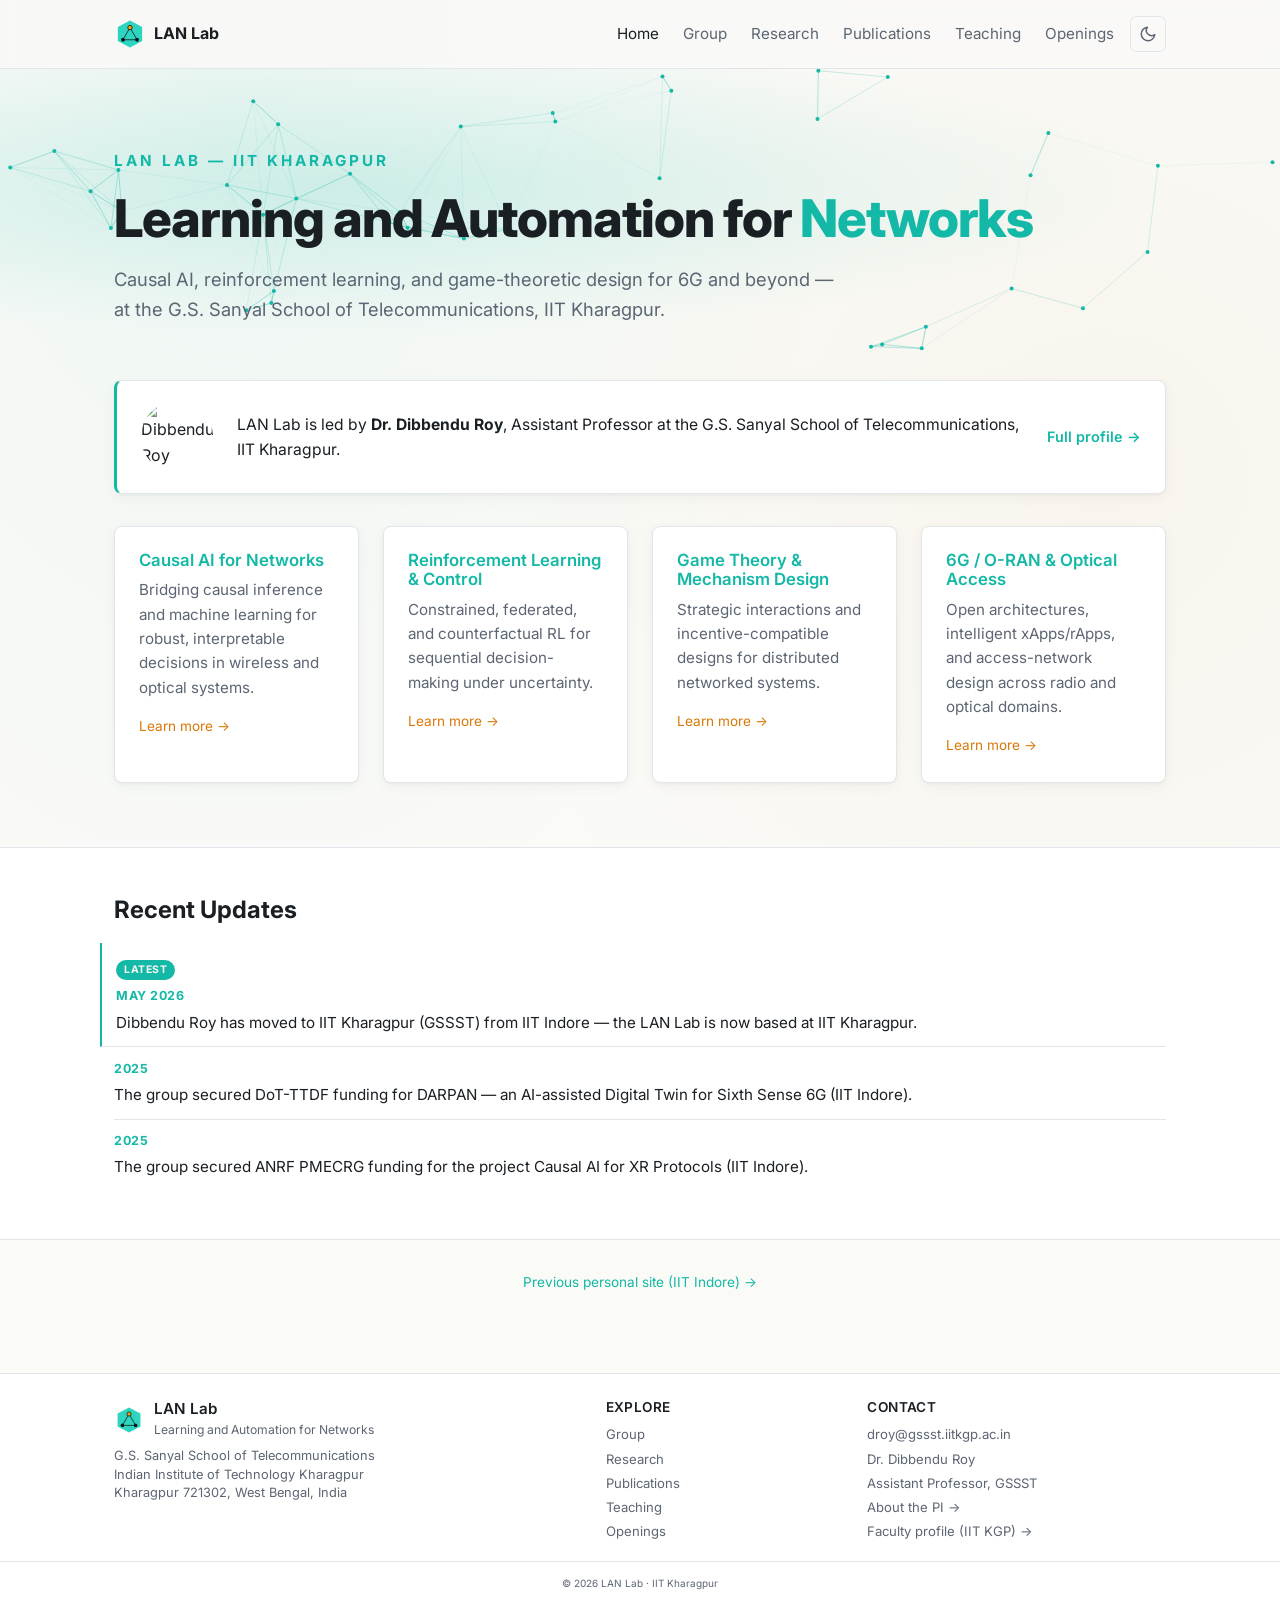
==== commit 17821d0b: "Site footer: 3-column rich footer across all pages Replaces the single-line site footer with a 3-col" ====
--- a/index.html
+++ b/index.html
@@ -34,7 +34,7 @@
   <meta name="twitter:title" content="LAN Lab — Learning and Automation for Networks">
   <meta name="twitter:description" content="Causal AI, reinforcement learning, and game-theoretic design for 6G and beyond, at IIT Kharagpur.">
 
-  <link rel="stylesheet" href="assets/css/main.css?v=16">
+  <link rel="stylesheet" href="assets/css/main.css?v=19">
   <link rel="stylesheet" href="assets/css/components.css?v=16">
 </head>
 <body>
@@ -119,13 +119,50 @@
       <a href="index-legacy.html">Previous personal site (IIT Indore) &rarr;</a>
     </p>
   </main>
-  <footer class="site-footer">
+  <footer class="site-footer site-footer--rich">
     <div class="container">
-      <p class="footer-contact">
-        LAN Lab <span class="sep">·</span>
-        GSSST, IIT Kharagpur <span class="sep">·</span>
-        <a href="mailto:droy@gssst.iitkgp.ac.in">droy@gssst.iitkgp.ac.in</a>
-      </p>
+      <div class="footer-grid">
+        <div class="footer-col footer-brand">
+          <div class="footer-brand-row">
+            <img src="assets/svg/logo.svg" alt="LAN Lab logo" class="footer-logo">
+            <div>
+              <p class="footer-lab-name">LAN Lab</p>
+              <p class="footer-lab-tagline">Learning and Automation for Networks</p>
+            </div>
+          </div>
+          <p class="footer-address">
+            G.S. Sanyal School of Telecommunications<br>
+            Indian Institute of Technology Kharagpur<br>
+            Kharagpur 721302, West Bengal, India
+          </p>
+        </div>
+        <div class="footer-col">
+          <h4 class="footer-heading">Explore</h4>
+          <ul class="footer-links">
+            <li class="is-current"><a href="index.html">Home</a></li>
+            <li><a href="pages/group.html">Group</a></li>
+            <li><a href="pages/research.html">Research</a></li>
+            <li><a href="pages/publications.html">Publications</a></li>
+            <li><a href="pages/teaching.html">Teaching</a></li>
+            <li><a href="pages/openings.html">Openings</a></li>
+          </ul>
+        </div>
+        <div class="footer-col">
+          <h4 class="footer-heading">Contact</h4>
+          <ul class="footer-links">
+            <li><a href="mailto:droy@gssst.iitkgp.ac.in">droy@gssst.iitkgp.ac.in</a></li>
+            <li>Dr. Dibbendu Roy</li>
+            <li>Assistant Professor, GSSST</li>
+            <li><a href="pages/dibbendu-roy.html">About the PI &rarr;</a></li>
+            <li><a href="https://www.iitkgp.ac.in/department/GS/faculty/gs-SE9oNUhZcktwTEJPSEZpaWJoK2pPdz09" target="_blank" rel="noopener">Faculty profile (IIT KGP) &rarr;</a></li>
+          </ul>
+        </div>
+      </div>
+    </div>
+    <div class="footer-copyright">
+      <div class="container">
+        <small>&copy; 2026 LAN Lab &middot; IIT Kharagpur</small>
+      </div>
     </div>
   </footer>
   <script src="assets/js/theme.js" defer></script>
--- a/assets/css/main.css
+++ b/assets/css/main.css
@@ -234,3 +234,100 @@
   margin: 0 0.4rem;
   color: var(--border);
 }
+
+/* Rich multi-column footer — opt-in via .site-footer--rich.
+   Other pages keep the single-line .footer-contact layout above. */
+.site-footer--rich {
+  padding: 0;
+  margin-top: 3rem;
+}
+.site-footer--rich > .container {
+  padding-top: 1.6rem;
+  padding-bottom: 1.1rem;
+  text-align: left;
+}
+.footer-grid {
+  display: grid;
+  grid-template-columns: 2fr 1fr 1.3fr;
+  gap: 1rem 2rem;
+  align-items: start;
+}
+.footer-col .footer-heading {
+  color: var(--text);
+  font-size: 0.85rem;
+  font-weight: 600;
+  margin: 0 0 0.45rem 0;
+  letter-spacing: 0.03em;
+  text-transform: uppercase;
+}
+.footer-brand-row {
+  display: flex;
+  align-items: center;
+  gap: 0.6rem;
+  margin-bottom: 0.5rem;
+}
+.footer-logo {
+  width: 30px;
+  height: 30px;
+  flex-shrink: 0;
+}
+.footer-lab-name {
+  color: var(--text);
+  font-weight: 600;
+  font-size: 0.95rem;
+  line-height: 1.2;
+  margin: 0;
+}
+.footer-lab-tagline {
+  color: var(--muted);
+  font-size: 0.76rem;
+  margin: 0.1rem 0 0;
+}
+.footer-address {
+  color: var(--muted);
+  font-size: 0.8rem;
+  line-height: 1.45;
+  margin: 0;
+}
+.footer-links {
+  list-style: none;
+  padding: 0;
+  margin: 0;
+}
+.footer-links li {
+  padding: 0.1rem 0;
+  color: var(--muted);
+  font-size: 0.82rem;
+}
+.footer-links li.is-current {
+  display: none;
+}
+.footer-links a {
+  color: var(--muted);
+  text-decoration: none;
+  transition: color 0.15s ease;
+}
+.footer-links a:hover {
+  color: var(--accent);
+}
+.site-footer--rich .footer-copyright {
+  border-top: 1px solid var(--border);
+  padding: 0.65rem 0;
+  color: var(--muted);
+  font-size: 0.75rem;
+}
+.site-footer--rich .footer-copyright .container {
+  text-align: center;
+}
+@media (max-width: 820px) {
+  .footer-grid {
+    grid-template-columns: 1fr 1fr;
+    gap: 1.25rem 1.5rem;
+  }
+}
+@media (max-width: 520px) {
+  .footer-grid {
+    grid-template-columns: 1fr;
+    gap: 1rem;
+  }
+}
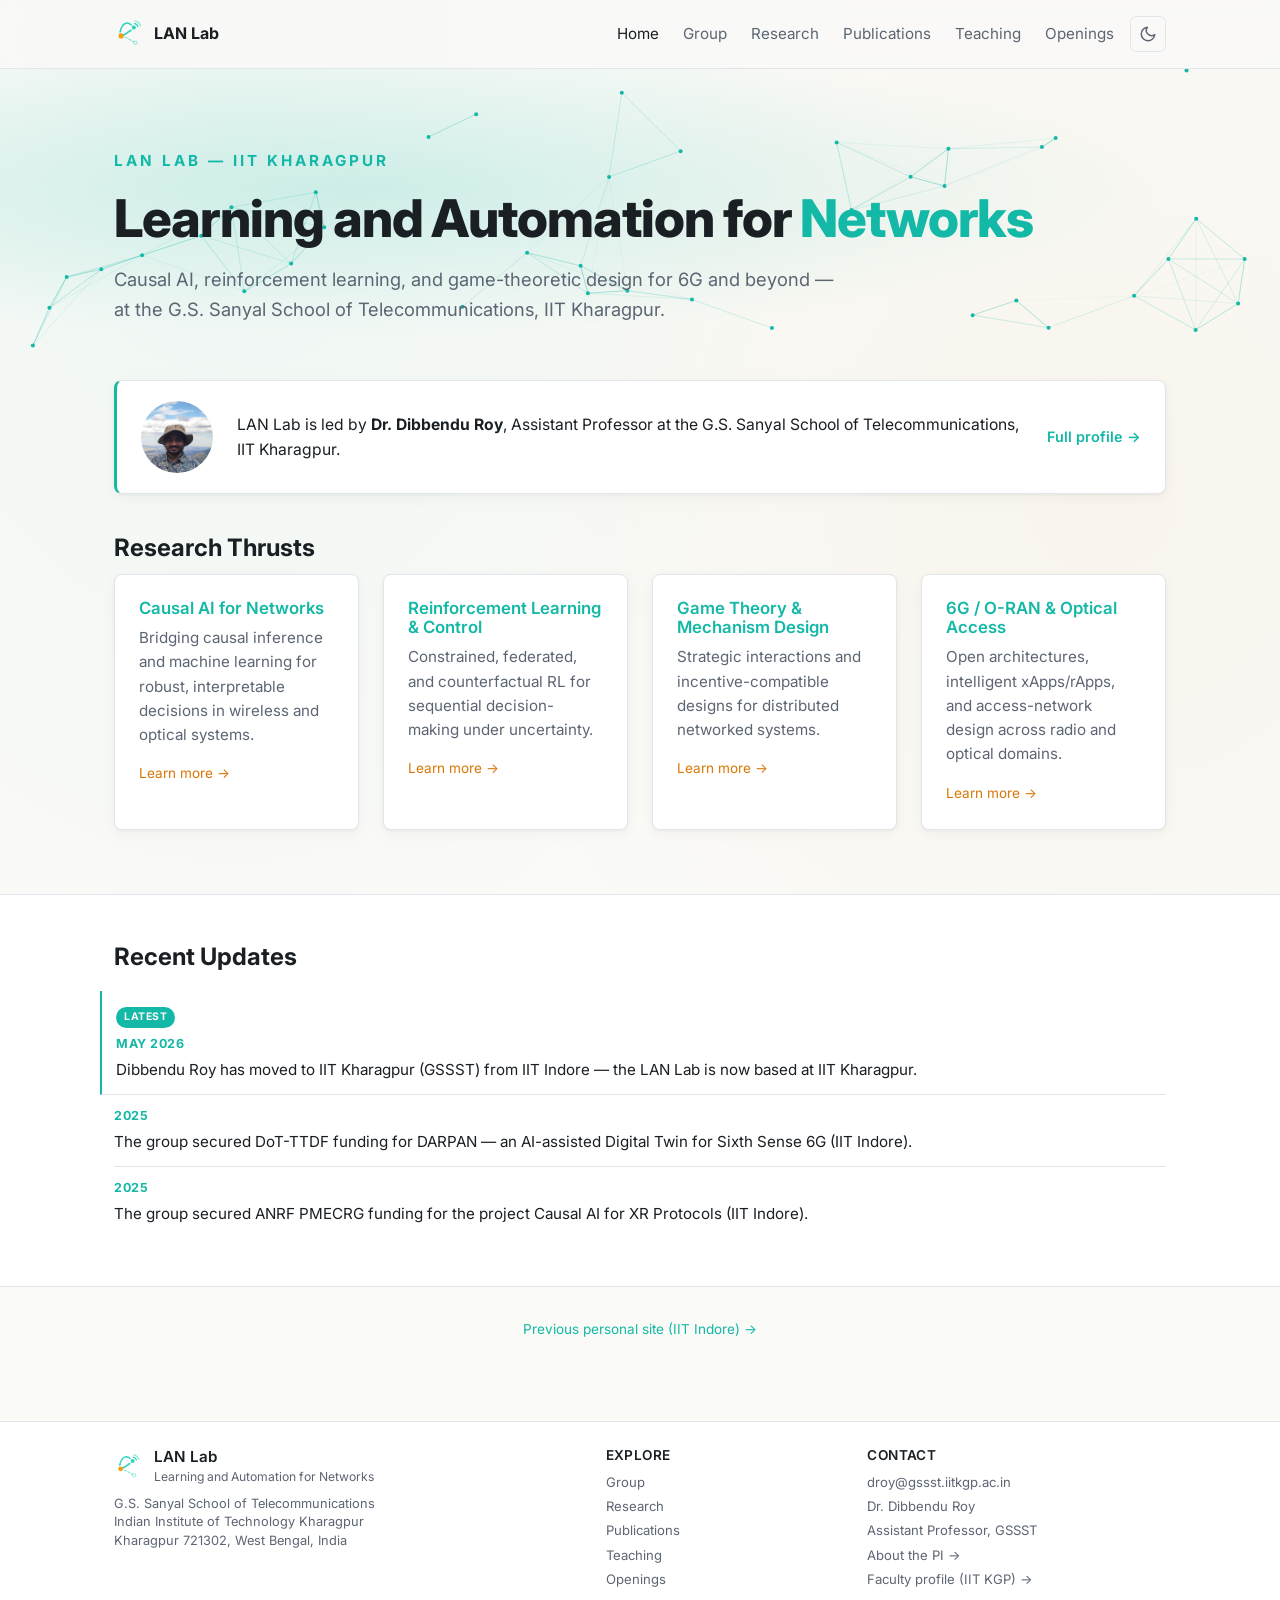
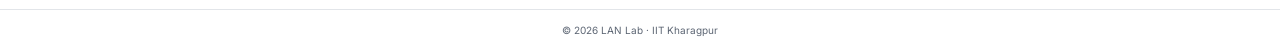
==== commit 1eb6f5a6: "Site polish: real 800 font weight, social/SEO meta, a11y and CLS fixes - Load Inter 800 so hero/page" ====
--- a/index.html
+++ b/index.html
@@ -21,6 +21,7 @@
     })();
   </script>
   <link rel="icon" type="image/svg+xml" href="assets/svg/favicon.svg">
+  <link rel="canonical" href="https://lanlab-iitkgp.github.io/">
 
   <!-- Open Graph -->
   <meta property="og:title" content="LAN Lab — Learning and Automation for Networks">
@@ -33,9 +34,10 @@
   <meta name="twitter:card" content="summary_large_image">
   <meta name="twitter:title" content="LAN Lab — Learning and Automation for Networks">
   <meta name="twitter:description" content="Causal AI, reinforcement learning, and game-theoretic design for 6G and beyond, at IIT Kharagpur.">
+  <meta name="twitter:image" content="https://lanlab-iitkgp.github.io/assets/img/social-card.png">
 
-  <link rel="stylesheet" href="assets/css/main.css?v=19">
-  <link rel="stylesheet" href="assets/css/components.css?v=16">
+  <link rel="stylesheet" href="assets/css/main.css?v=20">
+  <link rel="stylesheet" href="assets/css/components.css?v=17">
 </head>
 <body>
   <nav class="site-nav">
@@ -78,12 +80,13 @@
     </section>
     <section class="page-section container">
       <div class="lab-lead">
-        <img src="images/dibbendu_grampzoom.jpeg" alt="Dibbendu Roy">
+        <img src="assets/img/dibbendu-roy.jpeg" alt="Dibbendu Roy" width="72" height="72">
         <p>LAN Lab is led by <strong>Dr. Dibbendu Roy</strong>, Assistant Professor at the G.S. Sanyal School of Telecommunications, IIT Kharagpur.</p>
         <a href="pages/dibbendu-roy.html">Full profile →</a>
       </div>
     </section>
     <section class="container">
+      <h2 class="thrusts-heading">Research Thrusts</h2>
       <div class="thrusts">
         <article class="thrust-card">
           <h3>Causal AI for Networks</h3>
--- a/assets/css/main.css
+++ b/assets/css/main.css
@@ -1,7 +1,7 @@
 /* LAN Lab — main stylesheet
    Design tokens and base styles. See CLAUDE.md > Design system. */
 
-@import url('https://fonts.googleapis.com/css2?family=Inter:wght@400;500;600;700&display=swap');
+@import url('https://fonts.googleapis.com/css2?family=Inter:wght@400;500;600;700;800&display=swap');
 
 :root {
   --bg: #0f1419;        /* page background */
@@ -42,8 +42,10 @@
   box-sizing: border-box;
 }
 
-html {
-  scroll-behavior: smooth;
+@media (prefers-reduced-motion: no-preference) {
+  html {
+    scroll-behavior: smooth;
+  }
 }
 
 body {
--- a/assets/css/components.css
+++ b/assets/css/components.css
@@ -85,6 +85,13 @@
   font-size: 1.15rem;
   max-width: 720px;
   margin-top: 1rem;
+}
+
+/* Homepage thrusts heading — matches the news-section h2 scale */
+.thrusts-heading {
+  font-size: 1.5rem;
+  font-weight: 700;
+  margin: 1rem 0 0.25rem;
 }
 
 /* Research-thrust cards */
@@ -377,6 +384,58 @@
   margin-bottom: 0.4rem;
 }
 
+.prose ol {
+  color: var(--muted);
+  max-width: 760px;
+  padding-left: 1.25rem;
+}
+
+/* Small uppercase accent label used inside .prose for sub-section headings
+   like "Key facts", "Eligibility", "How to apply". */
+.subhead {
+  margin: 1.25rem 0 0.5rem;
+  font-size: 0.78rem;
+  font-weight: 700;
+  letter-spacing: 0.06em;
+  text-transform: uppercase;
+  color: var(--accent);
+}
+
+/* Two-column term/value grid for compact "key facts" blocks. */
+.key-facts {
+  display: grid;
+  grid-template-columns: max-content 1fr;
+  gap: 0.5rem 1.25rem;
+  margin: 0 0 1.25rem;
+  max-width: 760px;
+  font-size: 0.92rem;
+}
+.key-facts dt {
+  color: var(--text);
+  font-weight: 600;
+  font-size: 0.78rem;
+  letter-spacing: 0.04em;
+  text-transform: uppercase;
+  padding-top: 0.15rem;
+}
+.key-facts dd {
+  margin: 0;
+  color: var(--muted);
+  line-height: 1.5;
+}
+@media (max-width: 520px) {
+  .key-facts {
+    grid-template-columns: 1fr;
+    gap: 0;
+  }
+  .key-facts dt {
+    margin-top: 0.7rem;
+  }
+  .key-facts dt:first-child {
+    margin-top: 0;
+  }
+}
+
 /* Solid call-to-action link */
 .button-link {
   display: inline-block;
@@ -391,6 +450,14 @@
 .button-link:hover {
   background: var(--accent-2);
   text-decoration: none;
+}
+
+/* Row of CTA buttons, used when a section has more than one external link. */
+.button-row {
+  display: flex;
+  flex-wrap: wrap;
+  gap: 0.6rem;
+  margin-top: 0.25rem;
 }
 
 /* Section subtitle */
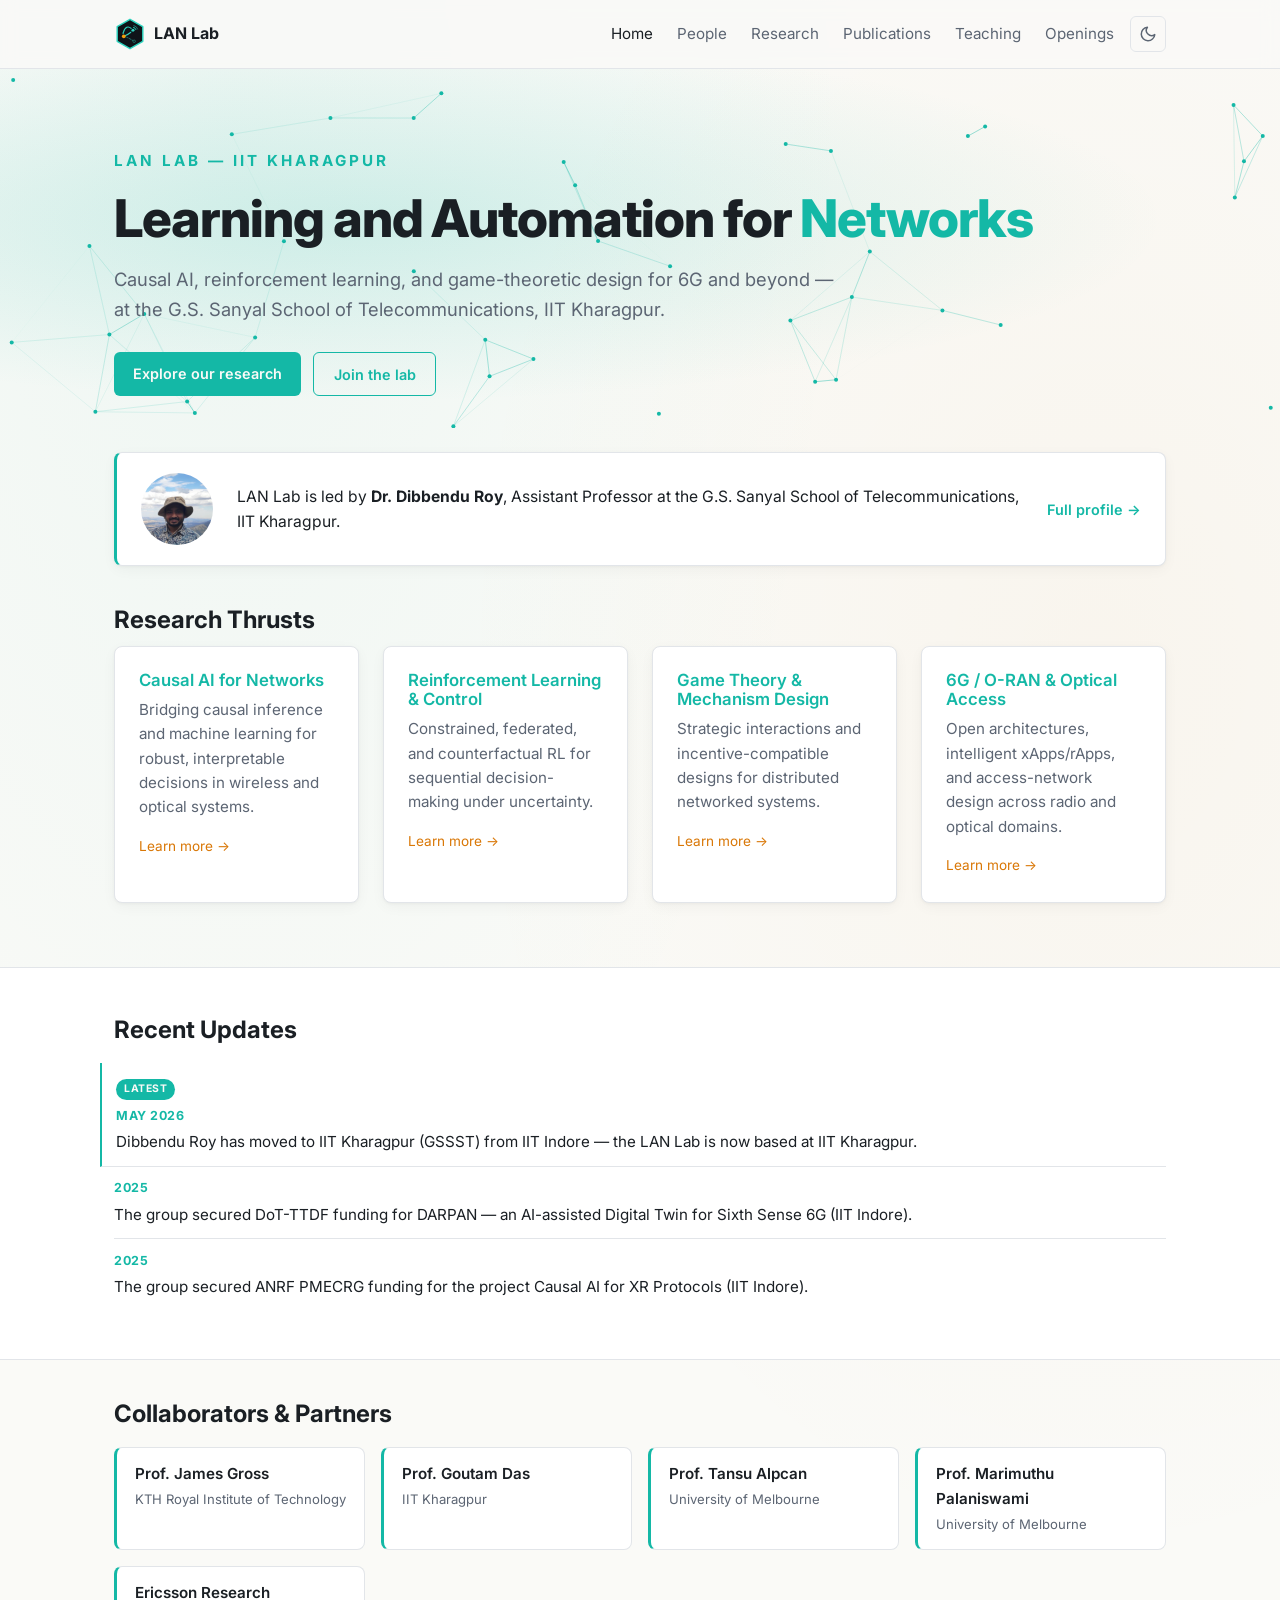
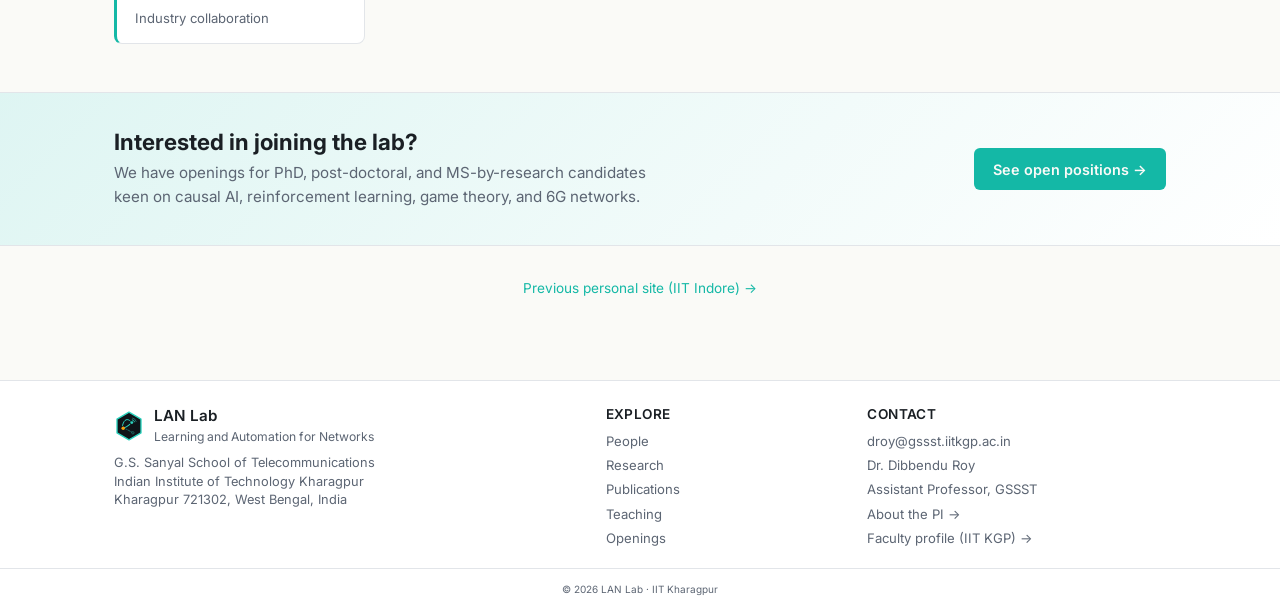
==== commit 9eb21c49: "Pages: People rename, richer home, skip links, full SEO meta Markup changes across all seven pages. " ====
--- a/index.html
+++ b/index.html
@@ -16,11 +16,12 @@
         document.documentElement.setAttribute('data-theme', t);
         document.documentElement.style.colorScheme = t;
         var m = document.querySelector('meta[name="theme-color"]');
-        if (m) m.setAttribute('content', t === 'light' ? '#f7f8fa' : '#0f1419');
+        if (m) m.setAttribute('content', t === 'light' ? '#fafaf7' : '#0f1419');
       } catch (e) {}
     })();
   </script>
   <link rel="icon" type="image/svg+xml" href="assets/svg/favicon.svg">
+  <link rel="apple-touch-icon" href="assets/img/apple-touch-icon.png">
   <link rel="canonical" href="https://lanlab-iitkgp.github.io/">
 
   <!-- Open Graph -->
@@ -36,10 +37,45 @@
   <meta name="twitter:description" content="Causal AI, reinforcement learning, and game-theoretic design for 6G and beyond, at IIT Kharagpur.">
   <meta name="twitter:image" content="https://lanlab-iitkgp.github.io/assets/img/social-card.png">
 
-  <link rel="stylesheet" href="assets/css/main.css?v=20">
-  <link rel="stylesheet" href="assets/css/components.css?v=17">
+  <link rel="preconnect" href="https://fonts.googleapis.com">
+  <link rel="preconnect" href="https://fonts.gstatic.com" crossorigin>
+  <link rel="stylesheet" href="https://fonts.googleapis.com/css2?family=Inter:wght@400;500;600;700;800&display=swap">
+  <link rel="stylesheet" href="assets/css/main.css?v=22">
+  <link rel="stylesheet" href="assets/css/components.css?v=19">
+
+  <script type="application/ld+json">
+  {
+    "@context": "https://schema.org",
+    "@type": "ResearchOrganization",
+    "name": "Learning and Automation for Networks (LAN) Lab",
+    "alternateName": "LAN Lab",
+    "url": "https://lanlab-iitkgp.github.io/",
+    "logo": "https://lanlab-iitkgp.github.io/assets/svg/logo.svg",
+    "description": "The LAN Lab at IIT Kharagpur studies causal AI, reinforcement learning, and game-theoretic design for 6G and next-generation networks.",
+    "parentOrganization": {
+      "@type": "CollegeOrUniversity",
+      "name": "Indian Institute of Technology Kharagpur",
+      "url": "https://www.iitkgp.ac.in/"
+    },
+    "address": {
+      "@type": "PostalAddress",
+      "streetAddress": "G.S. Sanyal School of Telecommunications, IIT Kharagpur",
+      "addressLocality": "Kharagpur",
+      "addressRegion": "West Bengal",
+      "postalCode": "721302",
+      "addressCountry": "IN"
+    },
+    "member": {
+      "@type": "Person",
+      "name": "Dibbendu Roy",
+      "jobTitle": "Assistant Professor",
+      "url": "https://lanlab-iitkgp.github.io/pages/dibbendu-roy.html"
+    }
+  }
+  </script>
 </head>
 <body>
+  <a class="skip-link" href="#main">Skip to content</a>
   <nav class="site-nav">
     <div class="container">
       <div class="brand">
@@ -52,7 +88,7 @@
       </label>
       <ul class="nav-menu">
         <li><a href="index.html" class="active">Home</a></li>
-        <li><a href="pages/group.html">Group</a></li>
+        <li><a href="pages/people.html">People</a></li>
         <li><a href="pages/research.html">Research</a></li>
         <li><a href="pages/publications.html">Publications</a></li>
         <li><a href="pages/teaching.html">Teaching</a></li>
@@ -69,18 +105,22 @@
       </button>
     </div>
   </nav>
-  <main>
+  <main id="main" tabindex="-1">
     <section class="hero">
       <canvas id="hero-canvas" aria-hidden="true"></canvas>
       <div class="container">
         <p class="kicker">LAN Lab — IIT Kharagpur</p>
         <h1>Learning and Automation for <span class="accent">Networks</span></h1>
         <p class="tagline">Causal AI, reinforcement learning, and game-theoretic design for 6G and beyond — at the G.S. Sanyal School of Telecommunications, IIT Kharagpur.</p>
+        <div class="hero-cta">
+          <a class="button-link" href="pages/research.html">Explore our research</a>
+          <a class="button-link button-link--ghost" href="pages/openings.html">Join the lab</a>
+        </div>
       </div>
     </section>
     <section class="page-section container">
       <div class="lab-lead">
-        <img src="assets/img/dibbendu-roy.jpeg" alt="Dibbendu Roy" width="72" height="72">
+        <img src="assets/img/dibbendu-roy.jpeg" alt="Dibbendu Roy" width="72" height="72" loading="lazy" decoding="async">
         <p>LAN Lab is led by <strong>Dr. Dibbendu Roy</strong>, Assistant Professor at the G.S. Sanyal School of Telecommunications, IIT Kharagpur.</p>
         <a href="pages/dibbendu-roy.html">Full profile →</a>
       </div>
@@ -116,6 +156,41 @@
         <div id="news-list">
           <p class="news-status">Loading updates…</p>
         </div>
+      </div>
+    </section>
+    <section class="container collab-section">
+      <h2 class="collab-heading">Collaborators &amp; Partners</h2>
+      <ul class="collab-list">
+        <li>
+          <span class="collab-name">Prof. James Gross</span>
+          <span class="collab-org">KTH Royal Institute of Technology</span>
+        </li>
+        <li>
+          <span class="collab-name">Prof. Goutam Das</span>
+          <span class="collab-org">IIT Kharagpur</span>
+        </li>
+        <li>
+          <span class="collab-name">Prof. Tansu Alpcan</span>
+          <span class="collab-org">University of Melbourne</span>
+        </li>
+        <li>
+          <span class="collab-name">Prof. Marimuthu Palaniswami</span>
+          <span class="collab-org">University of Melbourne</span>
+        </li>
+        <li>
+          <span class="collab-name">Ericsson Research</span>
+          <span class="collab-org">Industry collaboration</span>
+        </li>
+      </ul>
+    </section>
+    <section class="cta-band">
+      <div class="container cta-band-inner">
+        <div class="cta-band-text">
+          <h2>Interested in joining the lab?</h2>
+          <p>We have openings for PhD, post-doctoral, and MS-by-research candidates
+            keen on causal AI, reinforcement learning, game theory, and 6G networks.</p>
+        </div>
+        <a class="button-link" href="pages/openings.html">See open positions &rarr;</a>
       </div>
     </section>
     <p class="legacy-note">
@@ -143,7 +218,7 @@
           <h4 class="footer-heading">Explore</h4>
           <ul class="footer-links">
             <li class="is-current"><a href="index.html">Home</a></li>
-            <li><a href="pages/group.html">Group</a></li>
+            <li><a href="pages/people.html">People</a></li>
             <li><a href="pages/research.html">Research</a></li>
             <li><a href="pages/publications.html">Publications</a></li>
             <li><a href="pages/teaching.html">Teaching</a></li>
--- a/assets/css/main.css
+++ b/assets/css/main.css
@@ -1,7 +1,8 @@
 /* LAN Lab — main stylesheet
-   Design tokens and base styles. See CLAUDE.md > Design system. */
-
-@import url('https://fonts.googleapis.com/css2?family=Inter:wght@400;500;600;700;800&display=swap');
+   Design tokens and base styles. See CLAUDE.md > Design system.
+   Fonts are loaded via <link> tags in each page's <head> (preconnect +
+   stylesheet) rather than an @import here, so the font CSS downloads in
+   parallel with this file instead of after it. */
 
 :root {
   --bg: #0f1419;        /* page background */
@@ -68,6 +69,43 @@
 
 a:hover {
   text-decoration: underline;
+}
+
+::selection {
+  background: var(--accent);
+  color: var(--bg);
+}
+
+/* Keyboard focus — visible ring on links, buttons, and the nav toggle */
+:focus-visible {
+  outline: 2px solid var(--accent);
+  outline-offset: 2px;
+  border-radius: 2px;
+}
+
+/* Anchor jumps (e.g. research.html#causal-ai) clear the sticky nav */
+section[id],
+h2[id] {
+  scroll-margin-top: 84px;
+}
+
+/* Skip link — hidden until focused, for keyboard and screen-reader users */
+.skip-link {
+  position: absolute;
+  top: 0;
+  left: -9999px;
+  z-index: 100;
+  background: var(--accent);
+  color: var(--bg);
+  font-weight: 600;
+  font-size: 0.9rem;
+  padding: 0.6rem 1.1rem;
+  border-radius: 0 0 8px 0;
+}
+
+.skip-link:focus {
+  left: 0;
+  text-decoration: none;
 }
 
 /* Sticky site navigation */
--- a/assets/css/components.css
+++ b/assets/css/components.css
@@ -85,6 +85,14 @@
   font-size: 1.15rem;
   max-width: 720px;
   margin-top: 1rem;
+}
+
+/* Hero call-to-action row */
+.hero-cta {
+  display: flex;
+  flex-wrap: wrap;
+  gap: 0.75rem;
+  margin-top: 1.75rem;
 }
 
 /* Homepage thrusts heading — matches the news-section h2 scale */
@@ -235,6 +243,11 @@
   border: 1px solid var(--border);
   border-radius: 8px;
   padding: 1.25rem;
+  transition: border-color 0.2s;
+}
+
+.member-card:hover {
+  border-color: var(--accent);
 }
 
 .member-card img {
@@ -276,6 +289,11 @@
   border: 1px solid var(--border);
   border-radius: 8px;
   padding: 1.5rem;
+  transition: border-color 0.2s;
+}
+
+.project-card:hover {
+  border-color: var(--accent);
 }
 
 .project-card h3 {
@@ -452,6 +470,101 @@
   text-decoration: none;
 }
 
+/* Ghost variant — outlined, for secondary actions (e.g. hero) */
+.button-link--ghost {
+  background: transparent;
+  color: var(--accent);
+  border: 1px solid var(--accent);
+}
+
+.button-link--ghost:hover {
+  background: color-mix(in srgb, var(--accent) 12%, transparent);
+  color: var(--accent);
+}
+
+/* Homepage collaborators & partners strip — text badges, no third-party logos */
+.collab-section {
+  padding-top: 2.5rem;
+  padding-bottom: 0.5rem;
+}
+
+.collab-heading {
+  font-size: 1.5rem;
+  font-weight: 700;
+  margin-bottom: 1.25rem;
+}
+
+.collab-list {
+  list-style: none;
+  display: grid;
+  grid-template-columns: repeat(auto-fit, minmax(220px, 1fr));
+  gap: 1rem;
+}
+
+.collab-list li {
+  display: flex;
+  flex-direction: column;
+  gap: 0.15rem;
+  padding: 0.9rem 1.1rem;
+  background: var(--surface);
+  border: 1px solid var(--border);
+  border-left: 3px solid var(--accent);
+  border-radius: 8px;
+  transition: border-color 0.2s, transform 0.2s;
+}
+
+.collab-list li:hover {
+  border-color: var(--accent);
+  transform: translateY(-2px);
+}
+
+.collab-name {
+  color: var(--text);
+  font-weight: 600;
+  font-size: 0.95rem;
+}
+
+.collab-org {
+  color: var(--muted);
+  font-size: 0.82rem;
+}
+
+/* Homepage call-to-action band — drives toward Openings */
+.cta-band {
+  margin-top: 2.5rem;
+  background:
+    linear-gradient(135deg,
+      color-mix(in srgb, var(--accent) 14%, var(--surface)),
+      var(--surface));
+  border-top: 1px solid var(--border);
+  border-bottom: 1px solid var(--border);
+  padding: 2.25rem 0;
+}
+
+.cta-band-inner {
+  display: flex;
+  flex-wrap: wrap;
+  align-items: center;
+  justify-content: space-between;
+  gap: 1.25rem;
+}
+
+.cta-band h2 {
+  font-size: 1.4rem;
+  font-weight: 700;
+  margin-bottom: 0.35rem;
+}
+
+.cta-band p {
+  color: var(--muted);
+  font-size: 0.95rem;
+  max-width: 560px;
+}
+
+.cta-band .button-link {
+  flex-shrink: 0;
+}
+
 /* Row of CTA buttons, used when a section has more than one external link. */
 .button-row {
   display: flex;
@@ -676,6 +789,57 @@
   margin-top: 0.6rem;
 }
 
+/* Publications summary stat band */
+.pub-stats {
+  display: grid;
+  grid-template-columns: repeat(auto-fit, minmax(140px, 1fr));
+  gap: 1rem;
+  margin: 0 0 2rem;
+}
+
+.pub-stat {
+  background: var(--surface);
+  border: 1px solid var(--border);
+  border-radius: 8px;
+  padding: 1.1rem 1.25rem;
+  text-align: center;
+}
+
+.pub-stat-num {
+  display: block;
+  color: var(--accent);
+  font-size: 1.9rem;
+  font-weight: 800;
+  line-height: 1.1;
+  letter-spacing: -0.02em;
+}
+
+.pub-stat-label {
+  display: block;
+  color: var(--muted);
+  font-size: 0.78rem;
+  font-weight: 600;
+  letter-spacing: 0.04em;
+  text-transform: uppercase;
+  margin-top: 0.3rem;
+}
+
+/* Preprint / type badge on a publication entry */
+.pub-type-badge {
+  display: inline-block;
+  vertical-align: middle;
+  margin-left: 0.5rem;
+  font-size: 0.62rem;
+  font-weight: 700;
+  letter-spacing: 0.5px;
+  text-transform: uppercase;
+  padding: 0.1rem 0.45rem;
+  border-radius: 999px;
+  border: 1px solid var(--accent-2);
+  color: var(--accent-2);
+  background: color-mix(in srgb, var(--accent-2) 10%, transparent);
+}
+
 .pub-status {
   color: var(--muted);
 }
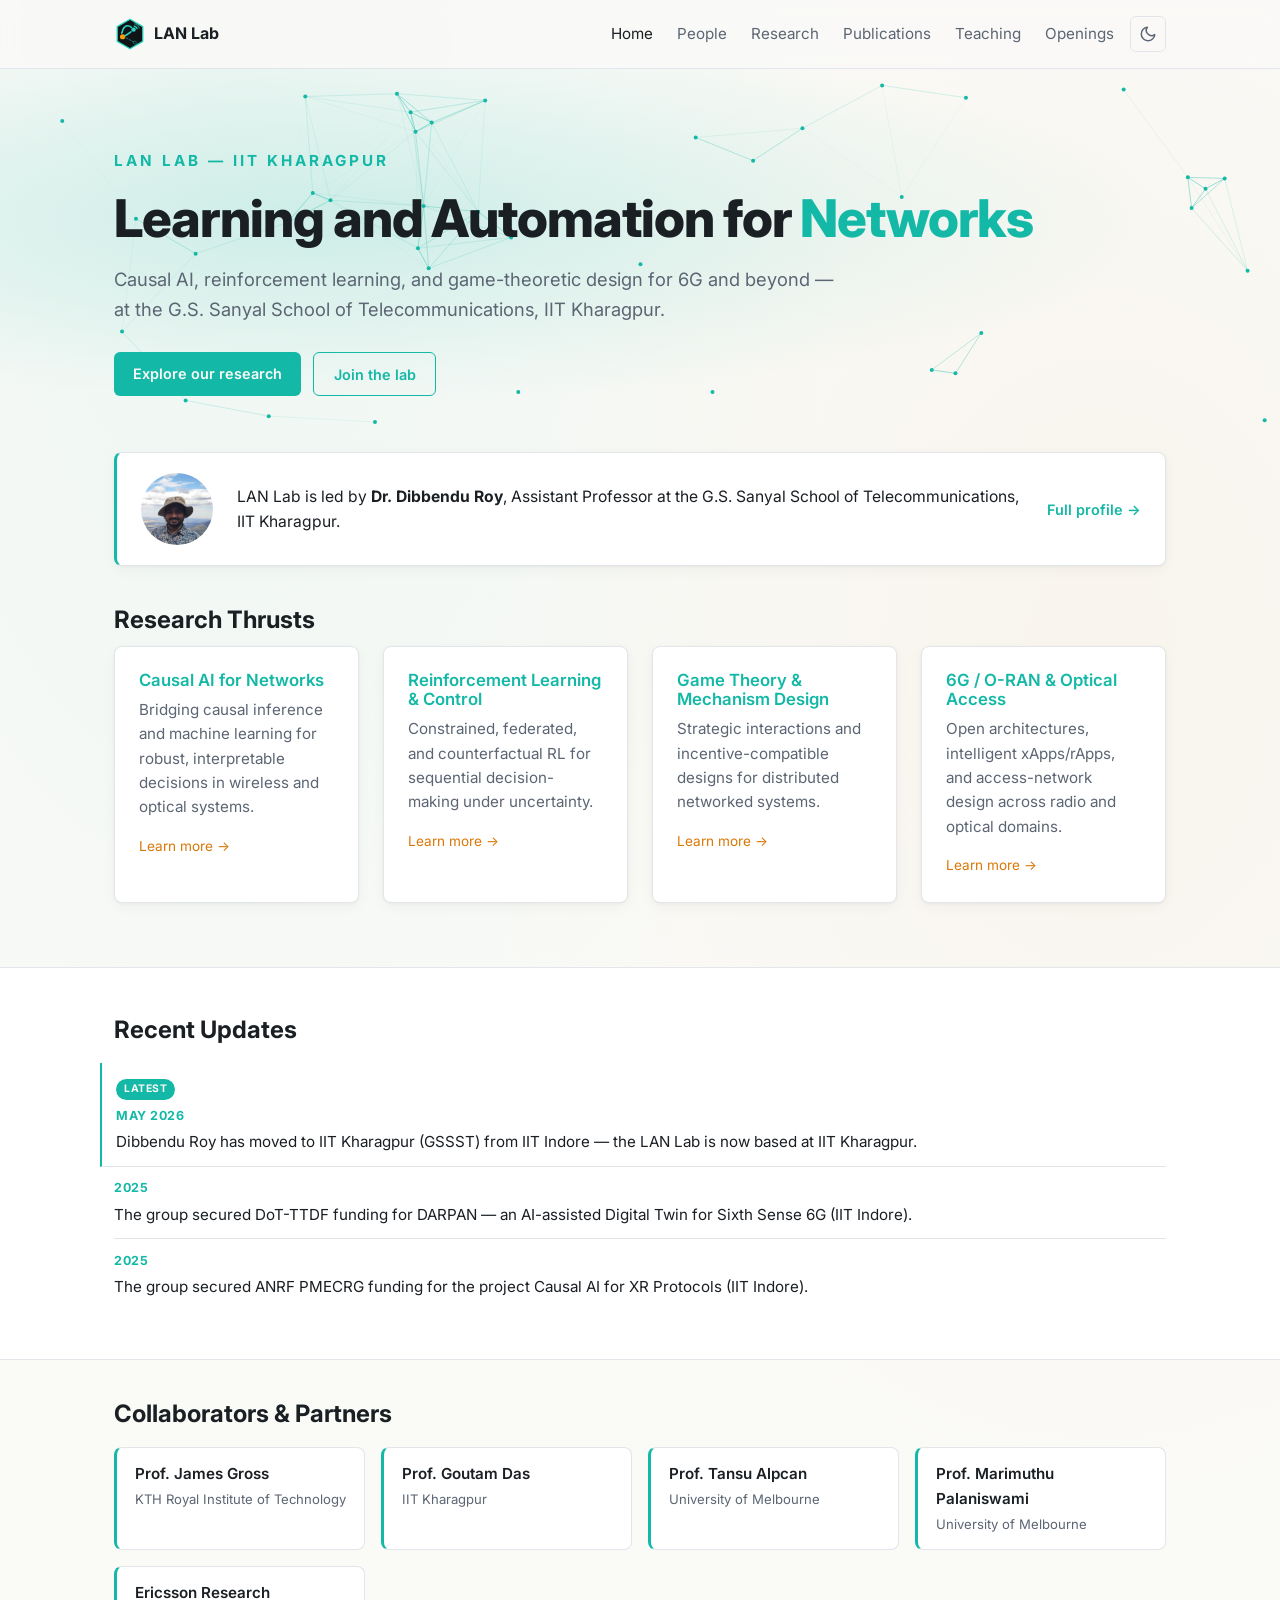
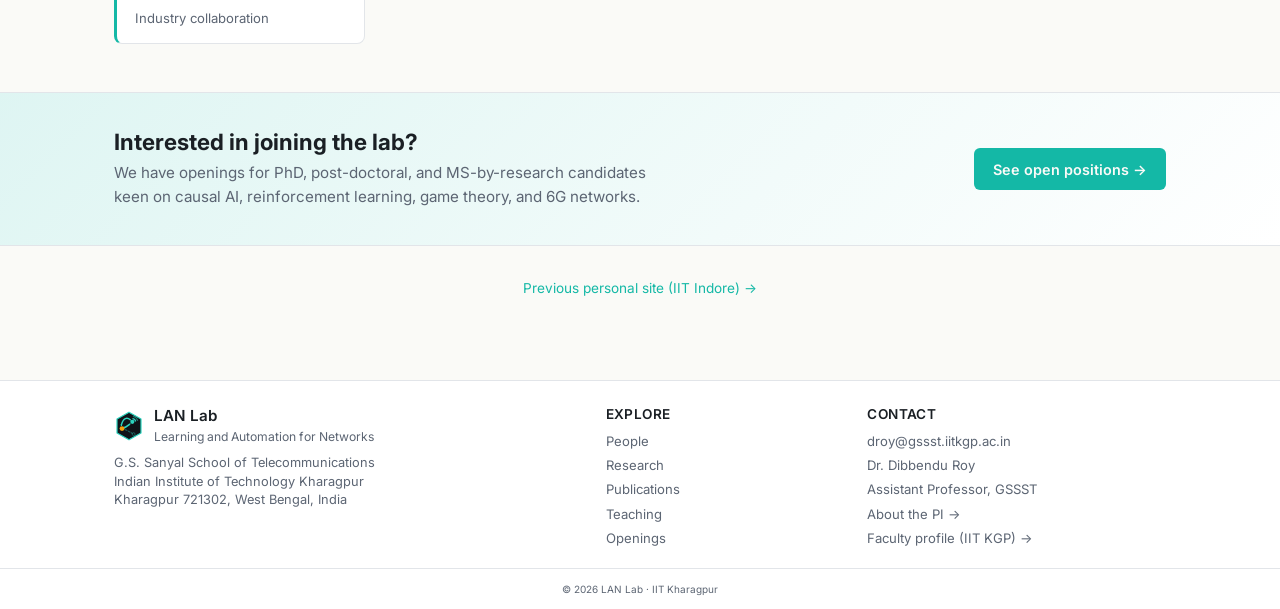
==== commit a630fbad: "Update site URLs for IIT KGP domain" ====
--- a/index.html
+++ b/index.html
@@ -22,20 +22,20 @@
   </script>
   <link rel="icon" type="image/svg+xml" href="assets/svg/favicon.svg">
   <link rel="apple-touch-icon" href="assets/img/apple-touch-icon.png">
-  <link rel="canonical" href="https://lanlab-iitkgp.github.io/">
+  <link rel="canonical" href="https://lanlab.iitkgp.ac.in/">
 
   <!-- Open Graph -->
   <meta property="og:title" content="LAN Lab — Learning and Automation for Networks">
   <meta property="og:description" content="Causal AI, reinforcement learning, and game-theoretic design for 6G and beyond, at the G.S. Sanyal School of Telecommunications, IIT Kharagpur.">
   <meta property="og:type" content="website">
-  <meta property="og:url" content="https://lanlab-iitkgp.github.io/">
-  <meta property="og:image" content="https://lanlab-iitkgp.github.io/assets/img/social-card.png">
+  <meta property="og:url" content="https://lanlab.iitkgp.ac.in/">
+  <meta property="og:image" content="https://lanlab.iitkgp.ac.in/assets/img/social-card.png">
 
   <!-- Twitter card -->
   <meta name="twitter:card" content="summary_large_image">
   <meta name="twitter:title" content="LAN Lab — Learning and Automation for Networks">
   <meta name="twitter:description" content="Causal AI, reinforcement learning, and game-theoretic design for 6G and beyond, at IIT Kharagpur.">
-  <meta name="twitter:image" content="https://lanlab-iitkgp.github.io/assets/img/social-card.png">
+  <meta name="twitter:image" content="https://lanlab.iitkgp.ac.in/assets/img/social-card.png">
 
   <link rel="preconnect" href="https://fonts.googleapis.com">
   <link rel="preconnect" href="https://fonts.gstatic.com" crossorigin>
@@ -49,8 +49,8 @@
     "@type": "ResearchOrganization",
     "name": "Learning and Automation for Networks (LAN) Lab",
     "alternateName": "LAN Lab",
-    "url": "https://lanlab-iitkgp.github.io/",
-    "logo": "https://lanlab-iitkgp.github.io/assets/svg/logo.svg",
+    "url": "https://lanlab.iitkgp.ac.in/",
+    "logo": "https://lanlab.iitkgp.ac.in/assets/svg/logo.svg",
     "description": "The LAN Lab at IIT Kharagpur studies causal AI, reinforcement learning, and game-theoretic design for 6G and next-generation networks.",
     "parentOrganization": {
       "@type": "CollegeOrUniversity",
@@ -69,7 +69,7 @@
       "@type": "Person",
       "name": "Dibbendu Roy",
       "jobTitle": "Assistant Professor",
-      "url": "https://lanlab-iitkgp.github.io/pages/dibbendu-roy.html"
+      "url": "https://lanlab.iitkgp.ac.in/pages/dibbendu-roy.html"
     }
   }
   </script>
--- a/assets/css/components.css
+++ b/assets/css/components.css
@@ -377,6 +377,46 @@
   margin-top: 0.75rem;
 }
 
+/* Academic / professional presence — icon-button bar (pages/dibbendu-roy.html).
+   Generic line icons in the site idiom; the text label carries the brand. */
+.profile-links {
+  display: flex;
+  flex-wrap: wrap;
+  gap: 0.6rem;
+  margin: 1.1rem 0 0;
+  padding: 0;
+  list-style: none;
+}
+
+.profile-link {
+  display: inline-flex;
+  align-items: center;
+  gap: 0.45rem;
+  padding: 0.45rem 0.9rem;
+  font-size: 0.85rem;
+  font-weight: 600;
+  color: var(--text);
+  background: var(--surface);
+  border: 1px solid var(--border);
+  border-radius: 999px;
+  transition: border-color 0.15s ease, color 0.15s ease, background 0.15s ease;
+}
+
+.profile-link svg,
+.profile-link img {
+  width: 16px;
+  height: 16px;
+  flex-shrink: 0;
+}
+
+.profile-link:hover,
+.profile-link:focus-visible {
+  border-color: var(--accent);
+  color: var(--accent);
+  background: color-mix(in srgb, var(--accent) 10%, var(--surface));
+  text-decoration: none;
+}
+
 /* Readable prose blocks */
 .prose p {
   color: var(--muted);
@@ -789,41 +829,6 @@
   margin-top: 0.6rem;
 }
 
-/* Publications summary stat band */
-.pub-stats {
-  display: grid;
-  grid-template-columns: repeat(auto-fit, minmax(140px, 1fr));
-  gap: 1rem;
-  margin: 0 0 2rem;
-}
-
-.pub-stat {
-  background: var(--surface);
-  border: 1px solid var(--border);
-  border-radius: 8px;
-  padding: 1.1rem 1.25rem;
-  text-align: center;
-}
-
-.pub-stat-num {
-  display: block;
-  color: var(--accent);
-  font-size: 1.9rem;
-  font-weight: 800;
-  line-height: 1.1;
-  letter-spacing: -0.02em;
-}
-
-.pub-stat-label {
-  display: block;
-  color: var(--muted);
-  font-size: 0.78rem;
-  font-weight: 600;
-  letter-spacing: 0.04em;
-  text-transform: uppercase;
-  margin-top: 0.3rem;
-}
-
 /* Preprint / type badge on a publication entry */
 .pub-type-badge {
   display: inline-block;
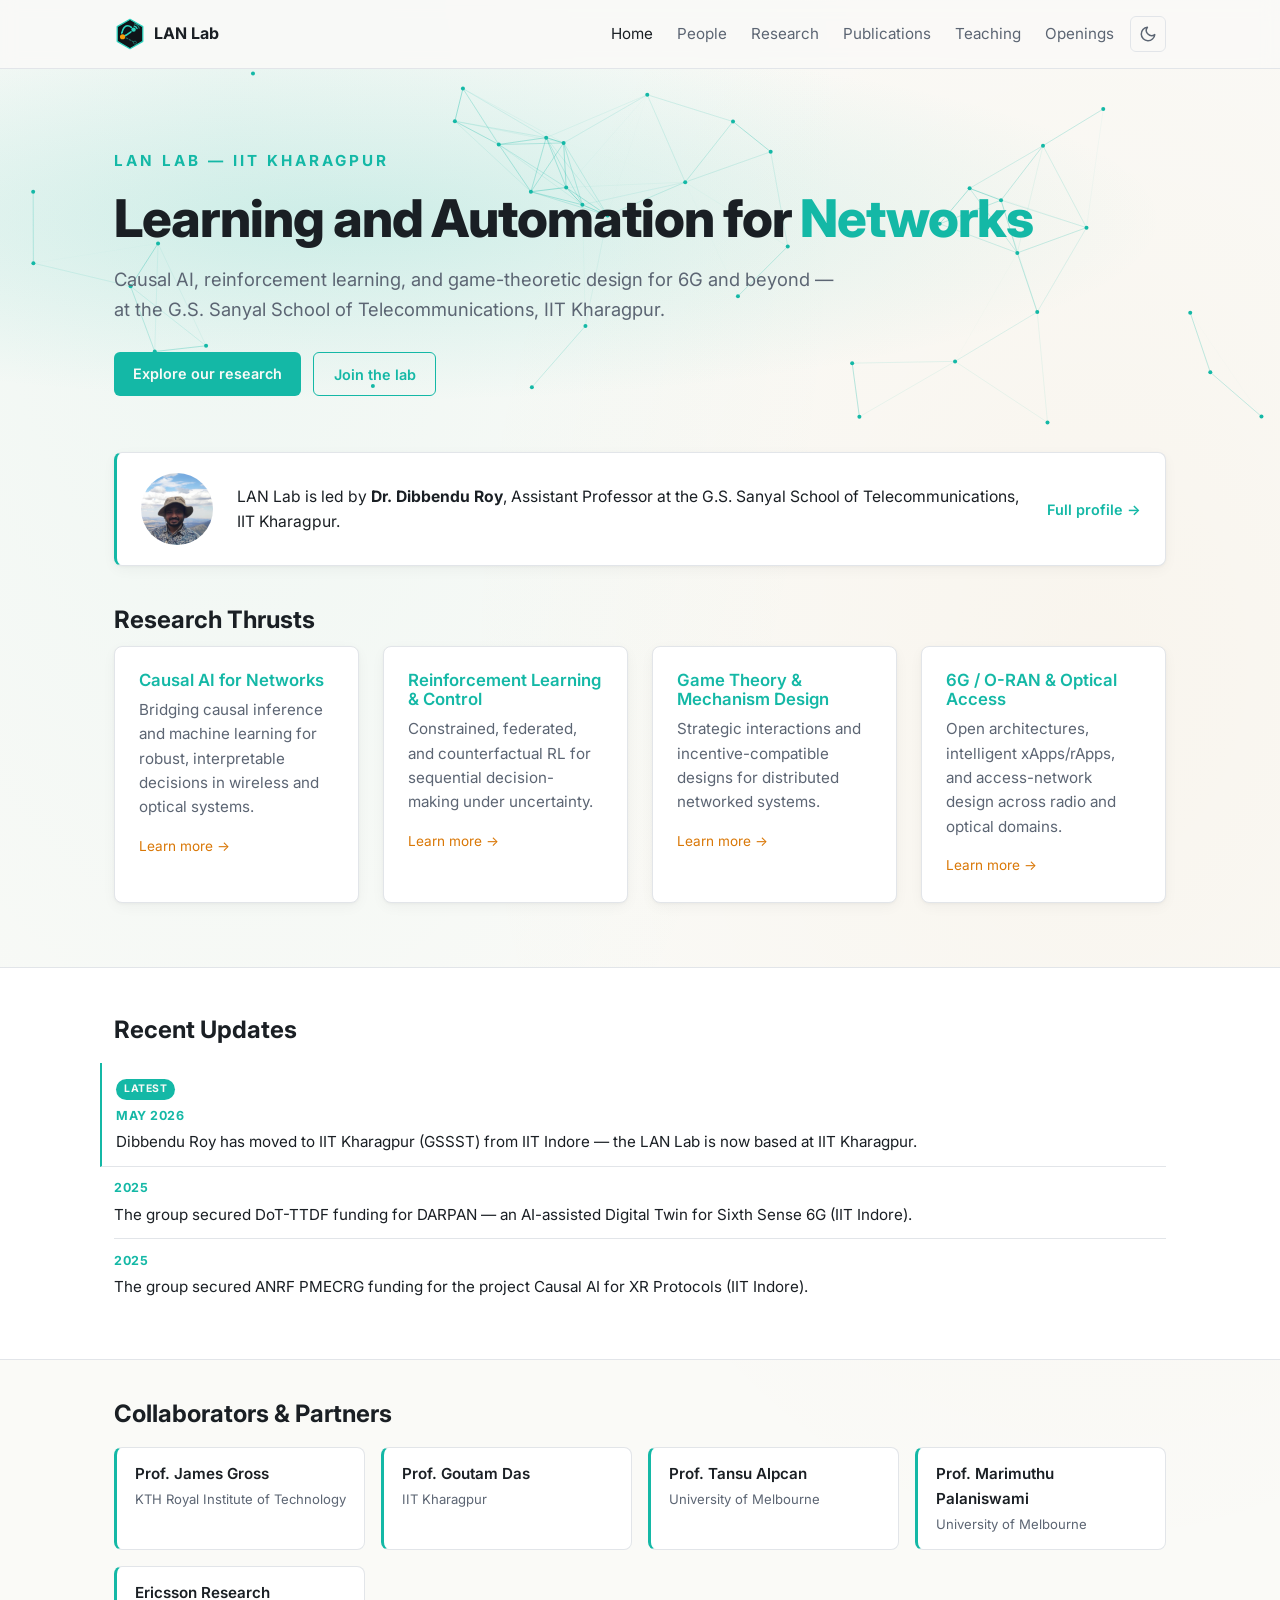
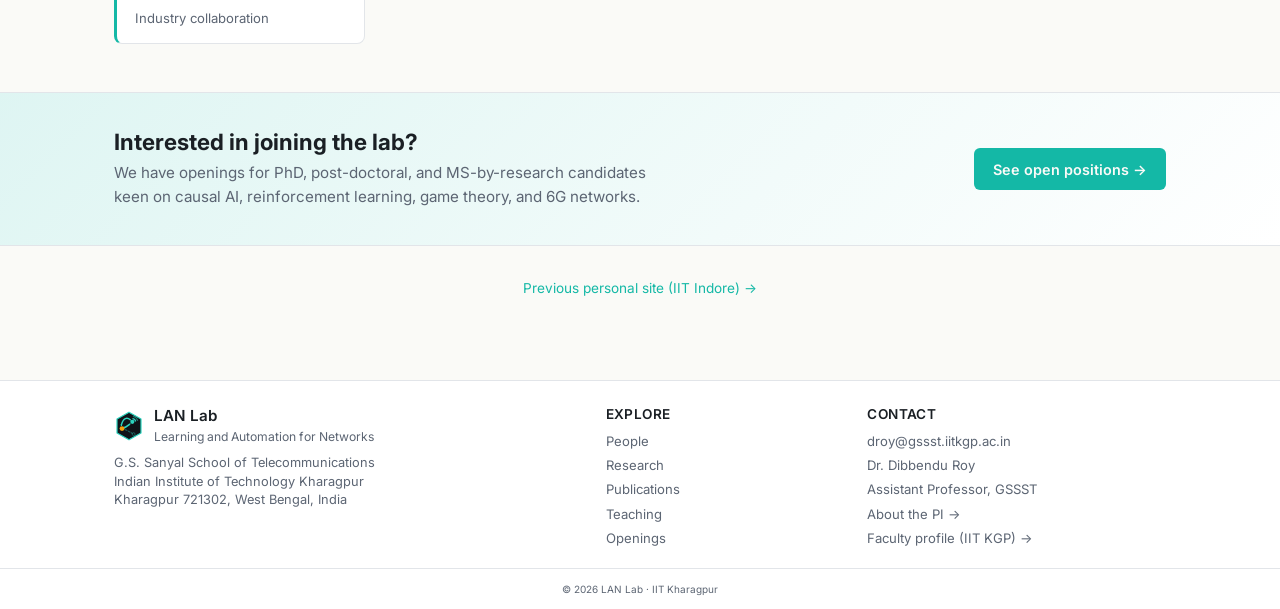
==== commit 08db992e: "Add Search Console site verification" ====
--- a/index.html
+++ b/index.html
@@ -5,6 +5,7 @@
   <meta name="viewport" content="width=device-width, initial-scale=1.0">
   <title>LAN Lab — Learning and Automation for Networks, IIT Kharagpur</title>
   <meta name="description" content="The Learning and Automation for Networks (LAN) Lab at IIT Kharagpur studies causal AI, reinforcement learning, and game theory for 6G networks.">
+  <meta name="google-site-verification" content="D2von_VHbyyuxR1jdwATkTSxTaTHn-imzAvE0a5mXy8">
   <meta name="theme-color" content="#0f1419">
   <script>
     /* Set the theme synchronously to avoid a flash on light-theme load. */
